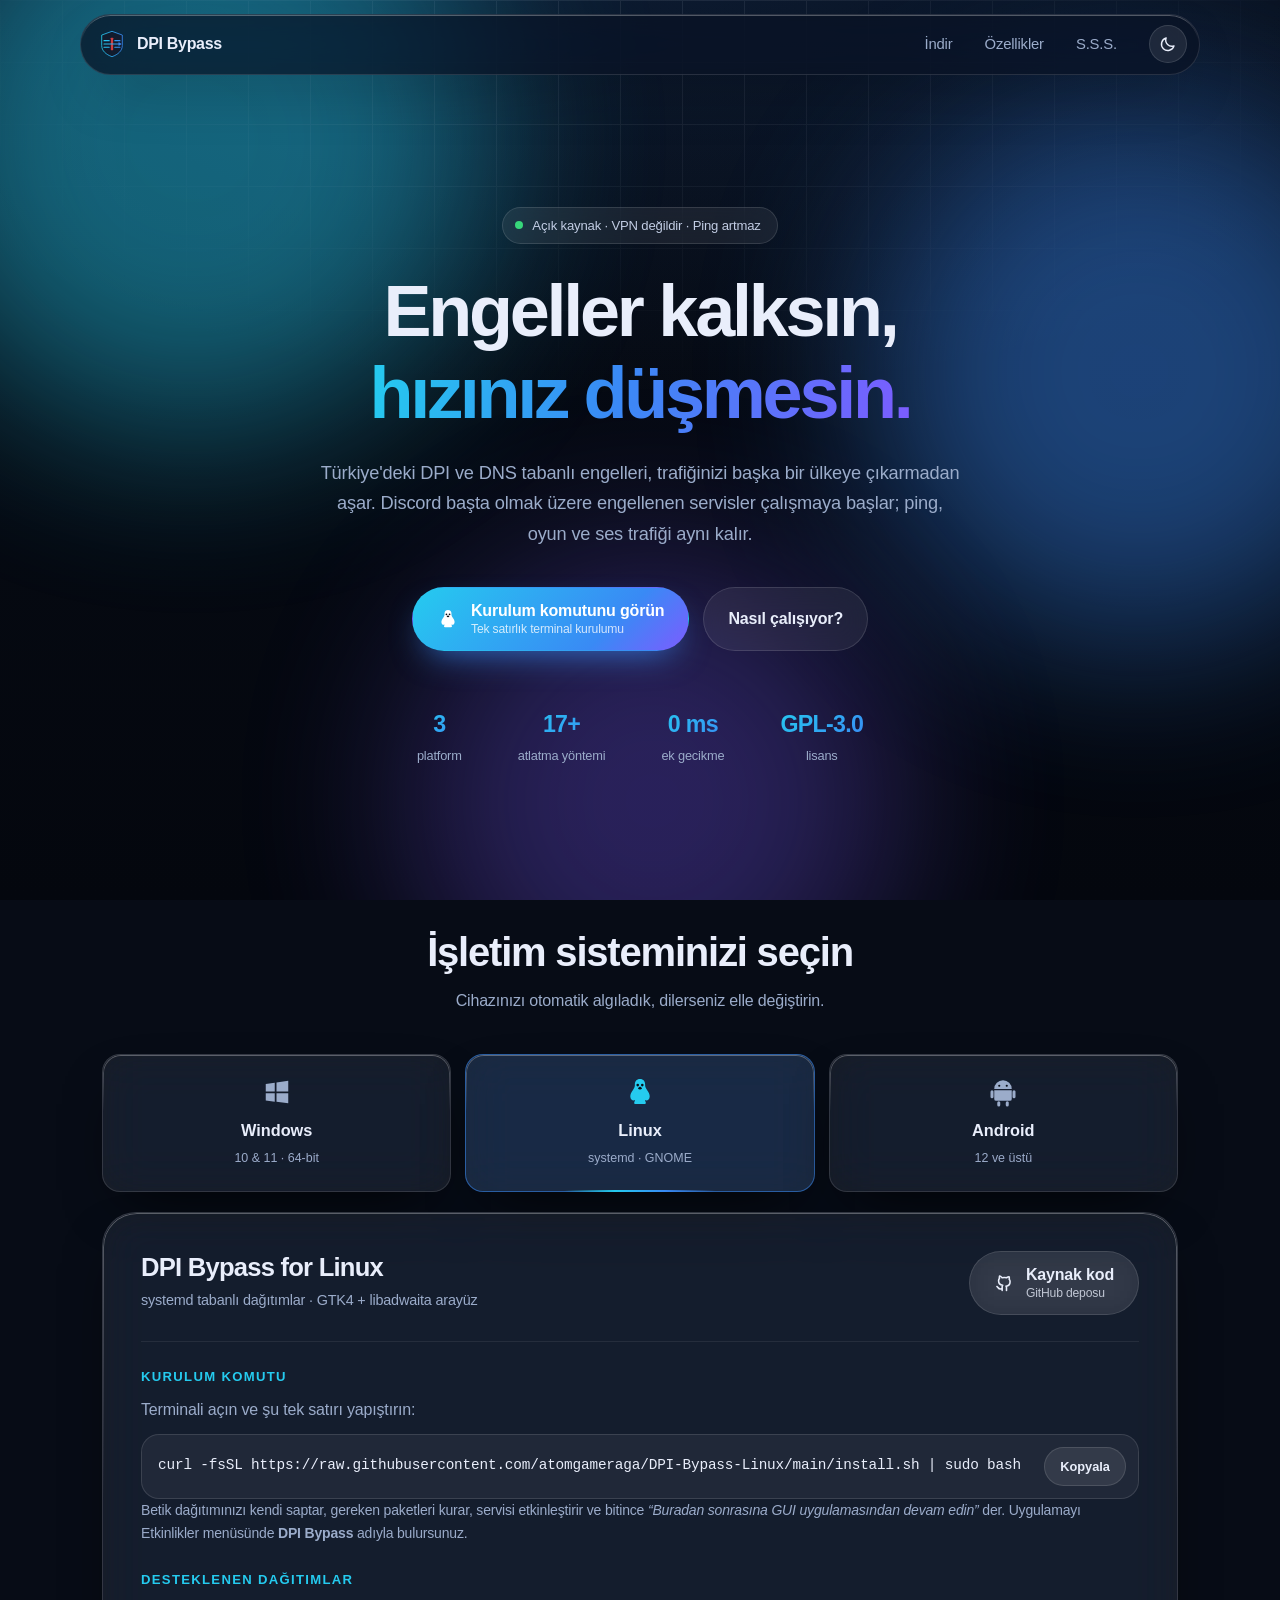
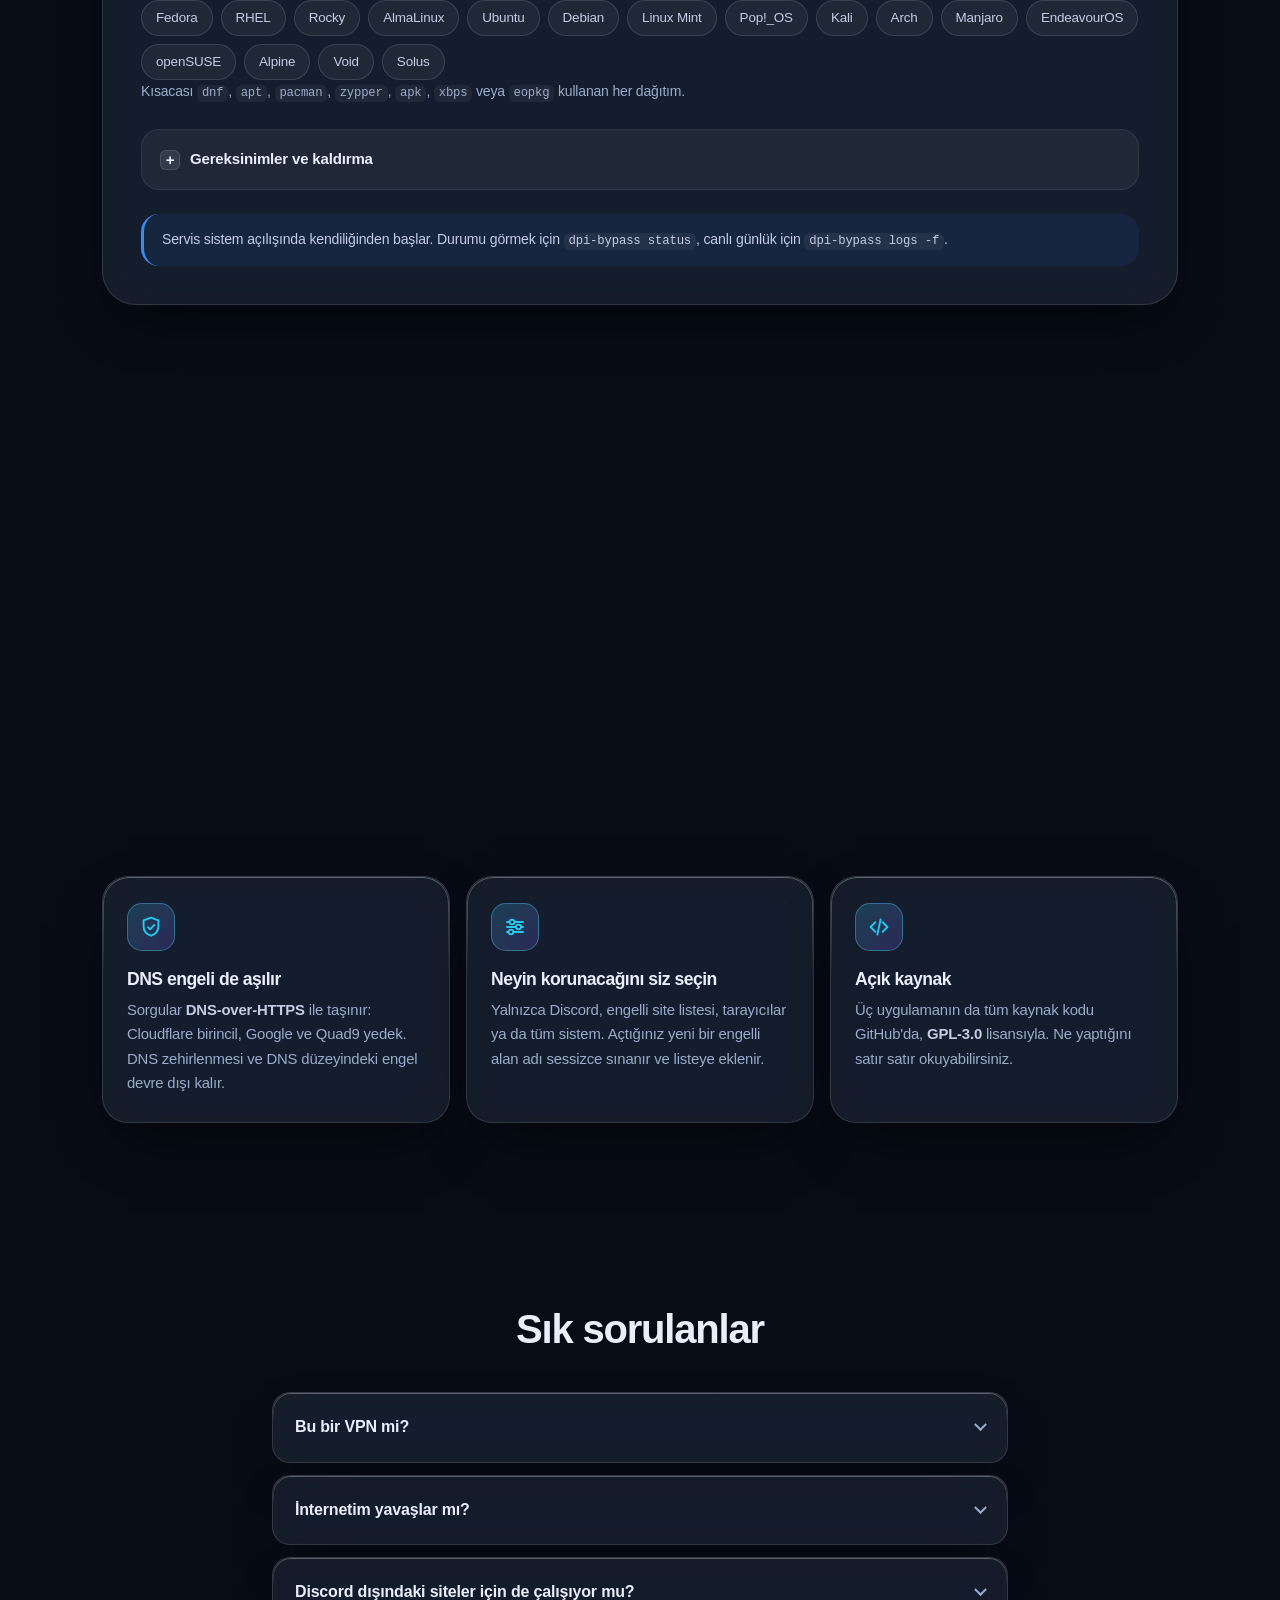
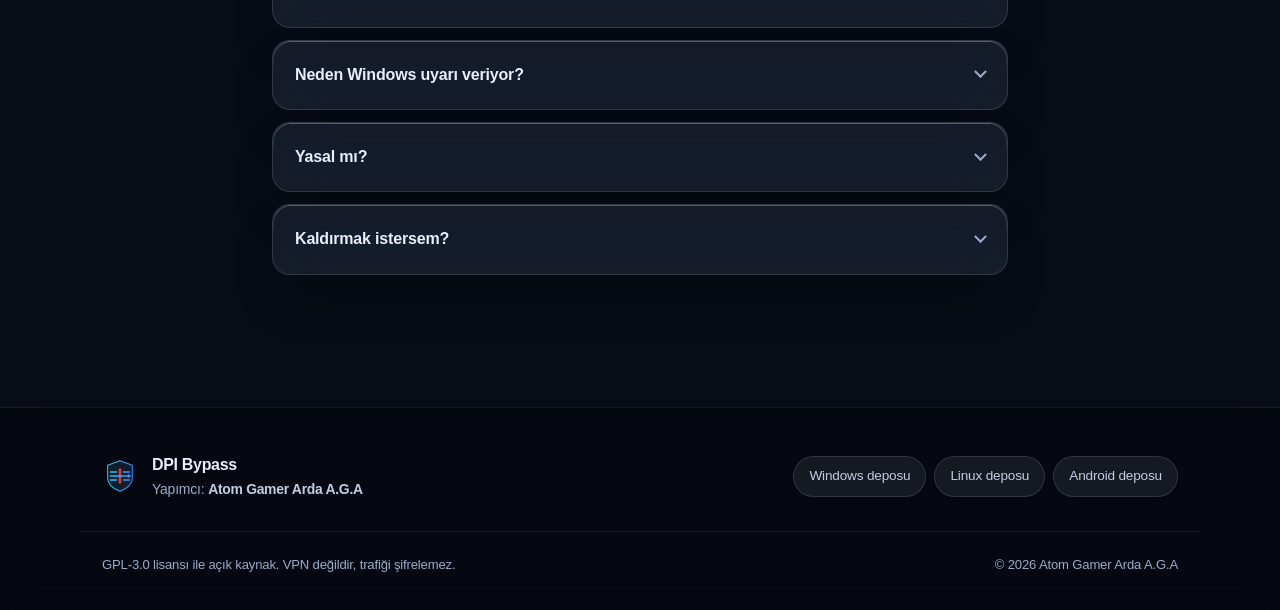
==== index.html @ 3d5a4c26 "Buzlu cam arayüzlü indirme sitesi ekle Windows, Linux ve Android sürümlerinin tek yerden indirildiği" ====
<!DOCTYPE html>
<html lang="tr" data-theme="dark">
<head>
<meta charset="utf-8">
<meta name="viewport" content="width=device-width, initial-scale=1, viewport-fit=cover">
<title>DPI Bypass — Discord ve engelli sitelere erişim</title>
<meta name="description" content="Türkiye'deki DPI engellerini aşan açık kaynak uygulama. Windows, Linux ve Android için tek tıkla indirin. VPN değildir, ping artmaz.">
<meta name="author" content="Atom Gamer Arda A.G.A">
<meta name="theme-color" content="#0a1120">

<meta property="og:type" content="website">
<meta property="og:title" content="DPI Bypass — Discord ve engelli sitelere erişim">
<meta property="og:description" content="Windows, Linux ve Android için açık kaynak DPI atlatma uygulaması. VPN değildir, ping artmaz.">
<meta property="og:image" content="assets/img/logo-512.png">
<meta name="twitter:card" content="summary_large_image">

<link rel="icon" href="assets/img/favicon.ico" sizes="any">
<link rel="icon" href="assets/img/logo.svg" type="image/svg+xml">
<link rel="apple-touch-icon" href="assets/img/logo-256.png">
<link rel="stylesheet" href="assets/css/style.css">
<script>
  // Temayı ilk boyamadan önce uygula. Varsayılan koyu; kullanıcı seçerse tercihi kalıcı.
  try {
    var t = localStorage.getItem('dpib-theme');
    document.documentElement.dataset.theme = (t === 'light' || t === 'dark') ? t : 'dark';
  } catch (e) {}
</script>
</head>
<body>

<div class="aurora" aria-hidden="true">
  <span class="blob blob-1"></span>
  <span class="blob blob-2"></span>
  <span class="blob blob-3"></span>
  <span class="grid"></span>
</div>

<a class="skip" href="#indir">İçeriğe geç</a>

<header class="nav" id="nav">
  <div class="nav-inner glass">
    <a class="brand" href="#top">
      <img src="assets/img/logo.svg" alt="" width="32" height="32">
      <span>DPI Bypass</span>
    </a>
    <nav class="nav-links" aria-label="Ana menü">
      <a href="#indir">İndir</a>
      <a href="#ozellikler">Özellikler</a>
      <a href="#sss">S.S.S.</a>
    </nav>
    <button class="icon-btn" id="theme-toggle" type="button" aria-label="Temayı değiştir" title="Temayı değiştir">
      <svg class="i-sun" viewBox="0 0 24 24" width="18" height="18" aria-hidden="true"><circle cx="12" cy="12" r="4.2"/><path d="M12 2v2.5M12 19.5V22M2 12h2.5M19.5 12H22M4.9 4.9l1.8 1.8M17.3 17.3l1.8 1.8M19.1 4.9l-1.8 1.8M6.7 17.3l-1.8 1.8"/></svg>
      <svg class="i-moon" viewBox="0 0 24 24" width="18" height="18" aria-hidden="true"><path d="M20 14.5A8.2 8.2 0 0 1 9.5 4a8.5 8.5 0 1 0 10.5 10.5z"/></svg>
    </button>
  </div>
</header>

<main id="top">

  <!-- ══ HERO ══ -->
  <section class="hero">
    <div class="wrap">
      <p class="pill">
        <span class="dot"></span>
        Açık kaynak · VPN değildir · Ping artmaz
      </p>

      <h1>Engeller kalksın,<br><span class="grad">hızınız düşmesin.</span></h1>

      <p class="lead">
        Türkiye'deki DPI ve DNS tabanlı engelleri, trafiğinizi başka bir ülkeye
        çıkarmadan aşar. Discord başta olmak üzere engellenen servisler
        çalışmaya başlar; ping, oyun ve ses trafiği aynı kalır.
      </p>

      <div class="hero-cta">
        <a class="btn btn-primary" href="#indir" id="smart-download">
          <span class="btn-ico" id="smart-ico"></span>
          <span>
            <b id="smart-label">Hemen indir</b>
            <small id="smart-sub">İşletim sisteminizi seçin</small>
          </span>
        </a>
        <a class="btn btn-ghost" href="#ozellikler">Nasıl çalışıyor?</a>
      </div>

      <ul class="hero-stats">
        <li><b>3</b><span>platform</span></li>
        <li><b>17+</b><span>atlatma yöntemi</span></li>
        <li><b>0 ms</b><span>ek gecikme</span></li>
        <li><b>GPL-3.0</b><span>lisans</span></li>
      </ul>
    </div>
  </section>

  <!-- ══ İNDİR ══ -->
  <section class="section" id="indir">
    <div class="wrap">
      <header class="sec-head">
        <h2>İşletim sisteminizi seçin</h2>
        <p>Cihazınızı otomatik algıladık, dilerseniz elle değiştirin.</p>
      </header>

      <div class="os-tabs" role="tablist" aria-label="İşletim sistemi">
        <button class="os-card glass" role="tab" id="tab-windows" aria-controls="panel-windows" aria-selected="true" data-os="windows">
          <svg viewBox="0 0 24 24" width="30" height="30" aria-hidden="true" class="os-ico"><path d="M3 5.6l7.2-1v7H3zM11.6 4.4L21 3v8.6h-9.4zM3 12.9h7.2v6.9l-7.2-1zM11.6 12.9H21V21l-9.4-1.3z" fill="currentColor" stroke="none"/></svg>
          <b>Windows</b>
          <small>10 &amp; 11 · 64-bit</small>
        </button>
        <button class="os-card glass" role="tab" id="tab-linux" aria-controls="panel-linux" aria-selected="false" tabindex="-1" data-os="linux">
          <svg viewBox="0 0 24 24" width="30" height="30" aria-hidden="true" class="os-ico"><path d="M12 2.3c2.5 0 3.9 1.8 3.8 4.2-.1 1.7.4 2.5 1.4 4 1 1.6 2 3 2 4.7 0 2.2-1.4 3.1-2.4 3.1-.5 0-.8-.2-1.2-.4l.7 1.8c.2.6-.2 1.2-.9 1.2H8.6c-.7 0-1.1-.6-.9-1.2l.7-1.8c-.4.2-.7.4-1.2.4-1 0-2.4-.9-2.4-3.1 0-1.7 1-3.1 2-4.7 1-1.5 1.5-2.3 1.4-4C8.1 4.1 9.5 2.3 12 2.3z" fill="currentColor" stroke="none"/><circle cx="10.3" cy="6.9" r=".95" fill="var(--bg)" stroke="none"/><circle cx="13.7" cy="6.9" r=".95" fill="var(--bg)" stroke="none"/><path d="M12 7.9l1.6 1.4c-.4.6-1 .9-1.6.9s-1.2-.3-1.6-.9z" fill="var(--bg)" stroke="none"/></svg>
          <b>Linux</b>
          <small>systemd · GNOME</small>
        </button>
        <button class="os-card glass" role="tab" id="tab-android" aria-controls="panel-android" aria-selected="false" tabindex="-1" data-os="android">
          <svg viewBox="0 0 24 24" width="30" height="30" aria-hidden="true" class="os-ico"><path d="M5 10.5h14v7a1.5 1.5 0 0 1-1.5 1.5h-11A1.5 1.5 0 0 1 5 17.5zM7.6 4.6l-.9-1.6m9.7 1.6l.9-1.6M5 9.5a7 7 0 0 1 14 0z" fill="currentColor" stroke="none"/><circle cx="9" cy="7" r=".85" fill="var(--bg)" stroke="none"/><circle cx="15" cy="7" r=".85" fill="var(--bg)" stroke="none"/><rect x="2" y="10.6" width="2.4" height="6.4" rx="1.2" fill="currentColor" stroke="none"/><rect x="19.6" y="10.6" width="2.4" height="6.4" rx="1.2" fill="currentColor" stroke="none"/><rect x="7.4" y="19.4" width="2.4" height="4.1" rx="1.2" fill="currentColor" stroke="none"/><rect x="14.2" y="19.4" width="2.4" height="4.1" rx="1.2" fill="currentColor" stroke="none"/></svg>
          <b>Android</b>
          <small>12 ve üstü</small>
        </button>
      </div>

      <!-- ── Windows ── -->
      <div class="panel glass" id="panel-windows" role="tabpanel" aria-labelledby="tab-windows">
        <div class="panel-head">
          <div>
            <h3>DPI Bypass for Windows</h3>
            <p class="muted">Sürüm 1.0.0.22 · Windows 10 ve 11 (64-bit) · ~40 MB</p>
          </div>
          <a class="btn btn-primary btn-dl" href="https://github.com/ATOMGAMERAGA/DPI-Bypass-Windows/releases/download/v1.0.0.22/DpiBypass-Setup-1.0.0.22.exe">
            <svg viewBox="0 0 24 24" width="20" height="20" aria-hidden="true"><path d="M12 3v12m0 0l-4.5-4.5M12 15l4.5-4.5M4 19h16"/></svg>
            <span><b>.exe dosyasını indirin</b><small>DpiBypass-Setup-1.0.0.22.exe</small></span>
          </a>
        </div>

        <h4 class="steps-title">Kurulum rehberi</h4>
        <ol class="steps">
          <li>
            <b>İndirin.</b>
            Yukarıdaki <i>“.exe dosyasını indirin”</i> düğmesine basın. Dosya
            <code>İndirilenler</code> klasörüne iner.
          </li>
          <li>
            <b>Çift tıklayın.</b>
            <code>DpiBypass-Setup-1.0.0.22.exe</code> dosyasını çalıştırın.
            Windows <i>“Bu uygulamanın cihazınızda değişiklik yapmasına izin
            verilsin mi?”</i> derse <b>Evet</b> deyin — uygulama ağ ayarlarına
            dokunduğu için yönetici izni gerekiyor.
          </li>
          <li>
            <b>SmartScreen çıkarsa.</b>
            Mavi bir pencere görürseniz <b>Daha fazla bilgi</b> → <b>Yine de
            çalıştır</b>. Bu uyarı, uygulamanın henüz yeterli indirme sayısına
            ulaşmamış olmasından kaynaklanır.
          </li>
          <li>
            <b>İleri, ileri, bitti.</b>
            Kurulum sihirbazı birkaç saniye sürer. Bitince DPI Bypass kendiliğinden
            açılır ve Başlat menüsüne eklenir.
          </li>
          <li>
            <b>Açın ve bekleyin.</b>
            Uygulama ağınızı tanır, operatörünüzü algılar ve çalışan yöntemi
            kendisi arar. Yeşil ışığı gördüğünüzde Discord ve engelli siteler
            açılır. Başka hiçbir ayar yapmanız gerekmez.
          </li>
        </ol>

        <details class="alt">
          <summary>Kurulum yapmadan denemek isterim / PowerShell ile kurmak isterim</summary>
          <p>PowerShell'i açıp şu tek satırı yapıştırın — son sürümü indirir, SHA256 ile doğrular ve sessizce kurar:</p>
          <div class="code" data-copy="irm https://raw.githubusercontent.com/ATOMGAMERAGA/DPI-Bypass-Windows/main/scripts/install.ps1 | iex">
            <code>irm https://raw.githubusercontent.com/ATOMGAMERAGA/DPI-Bypass-Windows/main/scripts/install.ps1 | iex</code>
            <button class="copy" type="button" aria-label="Komutu kopyala">Kopyala</button>
          </div>
          <p class="muted small">
            Taşınabilir (kurulumsuz) sürüm ve tüm dosyalar için
            <a href="https://github.com/ATOMGAMERAGA/DPI-Bypass-Windows/releases/latest" target="_blank" rel="noopener">Releases sayfası</a>.
          </p>
        </details>

        <p class="note">
          <b>Gereken:</b> Windows 10 sürüm 1809 veya üstü / Windows 11 · 64-bit ·
          yönetici hakkı. Windows 7, 8 ve 32-bit desteklenmez.
        </p>
      </div>

      <!-- ── Linux ── -->
      <div class="panel glass" id="panel-linux" role="tabpanel" aria-labelledby="tab-linux" hidden>
        <div class="panel-head">
          <div>
            <h3>DPI Bypass for Linux</h3>
            <p class="muted">systemd tabanlı dağıtımlar · GTK4 + libadwaita arayüz</p>
          </div>
          <a class="btn btn-ghost btn-dl" href="https://github.com/ATOMGAMERAGA/DPI-Bypass-Linux" target="_blank" rel="noopener">
            <svg viewBox="0 0 24 24" width="20" height="20" aria-hidden="true"><path d="M9 19c-4 1.2-4-2.3-5.5-2.8M15 21v-3.4c0-.9-.1-1.3-.6-1.8 2.4-.3 4.9-1.2 4.9-5.4 0-1.2-.4-2.2-1.1-2.9.1-.3.5-1.4-.1-2.9 0 0-.9-.3-3 1.1a10.3 10.3 0 0 0-5.4 0C7.6 3.3 6.7 3.6 6.7 3.6c-.6 1.5-.2 2.6-.1 2.9-.7.7-1.1 1.7-1.1 2.9 0 4.2 2.5 5.1 4.9 5.4-.3.3-.5.8-.6 1.5V21"/></svg>
            <span><b>Kaynak kod</b><small>GitHub deposu</small></span>
          </a>
        </div>

        <h4 class="steps-title">Kurulum komutu</h4>
        <p class="muted">Terminali açın ve şu tek satırı yapıştırın:</p>
        <div class="code code-lg" data-copy="curl -fsSL https://raw.githubusercontent.com/atomgameraga/DPI-Bypass-Linux/main/install.sh | sudo bash">
          <code>curl -fsSL https://raw.githubusercontent.com/atomgameraga/DPI-Bypass-Linux/main/install.sh | sudo bash</code>
          <button class="copy" type="button" aria-label="Komutu kopyala">Kopyala</button>
        </div>
        <p class="muted small">
          Betik dağıtımınızı kendi saptar, gereken paketleri kurar, servisi
          etkinleştirir ve bitince <i>“Buradan sonrasına GUI uygulamasından devam
          edin”</i> der. Uygulamayı Etkinlikler menüsünde <b>DPI Bypass</b>
          adıyla bulursunuz.
        </p>

        <h4 class="steps-title">Desteklenen dağıtımlar</h4>
        <ul class="chips">
          <li>Fedora</li><li>RHEL</li><li>Rocky</li><li>AlmaLinux</li>
          <li>Ubuntu</li><li>Debian</li><li>Linux Mint</li><li>Pop!_OS</li><li>Kali</li>
          <li>Arch</li><li>Manjaro</li><li>EndeavourOS</li>
          <li>openSUSE</li><li>Alpine</li><li>Void</li><li>Solus</li>
        </ul>
        <p class="muted small">
          Kısacası <code>dnf</code>, <code>apt</code>, <code>pacman</code>,
          <code>zypper</code>, <code>apk</code>, <code>xbps</code> veya
          <code>eopkg</code> kullanan her dağıtım.
        </p>

        <details class="alt">
          <summary>Gereksinimler ve kaldırma</summary>
          <p class="muted small">
            <b>Gereken:</b> systemd · Python 3.8+ · nftables (yoksa iptables) ·
            arayüz için GTK 4 ve libadwaita 1.2+.
          </p>
          <p>Kaldırmak için:</p>
          <div class="code" data-copy="sudo bash install.sh --uninstall">
            <code>sudo bash install.sh --uninstall</code>
            <button class="copy" type="button" aria-label="Komutu kopyala">Kopyala</button>
          </div>
        </details>

        <p class="note">
          Servis sistem açılışında kendiliğinden başlar. Durumu görmek için
          <code>dpi-bypass status</code>, canlı günlük için
          <code>dpi-bypass logs -f</code>.
        </p>
      </div>

      <!-- ── Android ── -->
      <div class="panel glass" id="panel-android" role="tabpanel" aria-labelledby="tab-android" hidden>
        <div class="panel-head">
          <div>
            <h3>DPI Bypass for Android</h3>
            <p class="muted">Sürüm 2.2.0 · Android 12 ve üstü · ~25 MB</p>
          </div>
          <a class="btn btn-primary btn-dl" href="https://github.com/ATOMGAMERAGA/DPI-Bypass-DC/releases/download/v2.2.0/DPIBypass-2.2.0.apk">
            <svg viewBox="0 0 24 24" width="20" height="20" aria-hidden="true"><path d="M12 3v12m0 0l-4.5-4.5M12 15l4.5-4.5M4 19h16"/></svg>
            <span><b>.apk dosyasını indirin</b><small>DPIBypass-2.2.0.apk</small></span>
          </a>
        </div>

        <h4 class="steps-title">Kurulum rehberi</h4>
        <ol class="steps">
          <li><b>İndirin.</b> Yukarıdaki düğmeye basın; APK indirilenlere iner.</li>
          <li>
            <b>Bilinmeyen kaynaklara izin verin.</b>
            Dosyaya dokunduğunuzda Android izin ister:
            <b>Ayarlar</b> → <b>Bu kaynağa izin ver</b> → geri dönün. Bu izni
            tarayıcınıza ya da dosya yöneticinize bir kez vermeniz yeterli.
          </li>
          <li><b>Kur’a basın.</b> Play Protect uyarısı çıkarsa <b>Yine de kur</b> deyin.</li>
          <li>
            <b>VPN iznini onaylayın.</b>
            Uygulamayı açıp bağlan düğmesine bastığınızda Android bir VPN bağlantı
            isteği gösterir — <b>Tamam</b> deyin. Bu, trafiğin cihaz içinde
            işlenebilmesi için gereken yerel tüneldir; hiçbir sunucuya trafik
            gönderilmez.
          </li>
          <li>
            <b>Bitti.</b> Otomatik mod operatörünüzü tanır, stratejileri tek tek
            sınar ve en hızlı çalışanı seçer. İsterseniz Hızlı Panel'e tile
            ekleyip tek dokunuşla açıp kapatabilirsiniz.
          </li>
        </ol>

        <details class="alt">
          <summary>Otomatik güncelleme almak istiyorum</summary>
          <p class="muted small">
            Uygulama Google Play'de değil. Güncellemeleri otomatik almak için
            <b>Obtainium</b> kurup kaynak olarak
            <code>github.com/ATOMGAMERAGA/DPI-Bypass-DC</code> deposunu ekleyin;
            yeni sürüm çıktığında bildirim gelir.
          </p>
          <p class="muted small">
            Tüm sürümler:
            <a href="https://github.com/ATOMGAMERAGA/DPI-Bypass-DC/releases/latest" target="_blank" rel="noopener">Releases sayfası</a>.
          </p>
        </details>

        <p class="note">
          <b>Gereken:</b> Android 12 ve üstü. Root gerekmez. Uygulama
          Firebase/Play Services kullanmaz.
        </p>
      </div>
    </div>
  </section>

  <!-- ══ ÖZELLİKLER ══ -->
  <section class="section" id="ozellikler">
    <div class="wrap">
      <header class="sec-head">
        <h2>Neden VPN'den farklı?</h2>
        <p>Trafiğiniz cihazınızdan çıkmadan önce yerelde yeniden şekillenir. Başka bir ülkeye uğramaz.</p>
      </header>

      <div class="feats">
        <article class="feat glass">
          <span class="fico"><svg viewBox="0 0 24 24" aria-hidden="true"><path d="M13.5 2.5L4.8 13.2c-.4.5 0 1.3.7 1.3h5l-1 7 8.7-10.7c.4-.5 0-1.3-.7-1.3h-5z"/></svg></span>
          <h3>Ping artmaz</h3>
          <p>
            Yalnızca bağlantının <b>ilk paketi</b> (TLS ClientHello) yeniden
            şekillendirilir; veri akışına dokunulmaz. Oyun, ses ve indirme hızı
            aynı kalır.
          </p>
        </article>

        <article class="feat glass">
          <span class="fico"><svg viewBox="0 0 24 24" aria-hidden="true"><circle cx="12" cy="12" r="8.3"/><circle cx="12" cy="12" r="4"/><path d="M12 1.6v2.6M12 19.8v2.6M1.6 12h2.6M19.8 12h2.6"/></svg></span>
          <h3>Kendi kendine ayar bulur</h3>
          <p>
            Operatörünüzü (Türk Telekom, Turkcell, Vodafone, TurkNet…) algılar,
            yöntemleri <b>gerçek bir discord.com el sıkışmasıyla</b> tek tek sınar
            ve en hızlı çalışanı seçer.
          </p>
        </article>

        <article class="feat glass">
          <span class="fico"><svg viewBox="0 0 24 24" aria-hidden="true"><path d="M2.6 8.6a14 14 0 0 1 18.8 0M5.8 12.2a9.4 9.4 0 0 1 12.4 0M9 15.8a4.8 4.8 0 0 1 6 0"/><circle cx="12" cy="19.2" r="1.2" fill="currentColor" stroke="none"/></svg></span>
          <h3>Ağ değişince yeniden bulur</h3>
          <p>
            Wi-Fi'dan mobil veriye geçtiğinizde arama arka planda yeniden başlar.
            O ağ daha önce görüldüyse kayıtlı yöntem ilk sırada denenir — saniyeler
            içinde hazır.
          </p>
        </article>

        <article class="feat glass">
          <span class="fico"><svg viewBox="0 0 24 24" aria-hidden="true"><path d="M12 2.6l7.4 2.7v6.2c0 4.2-3.1 7.7-7.4 9.2-4.3-1.5-7.4-5-7.4-9.2V5.3z"/><path d="M9 12.2l2.1 2.1 4.2-4.4"/></svg></span>
          <h3>DNS engeli de aşılır</h3>
          <p>
            Sorgular <b>DNS-over-HTTPS</b> ile taşınır: Cloudflare birincil, Google
            ve Quad9 yedek. DNS zehirlenmesi ve DNS düzeyindeki engel devre dışı
            kalır.
          </p>
        </article>

        <article class="feat glass">
          <span class="fico"><svg viewBox="0 0 24 24" aria-hidden="true"><path d="M4 7h16M4 12h16M4 17h16"/><circle cx="9" cy="7" r="2.3" fill="var(--bg)"/><circle cx="15.5" cy="12" r="2.3" fill="var(--bg)"/><circle cx="8" cy="17" r="2.3" fill="var(--bg)"/></svg></span>
          <h3>Neyin korunacağını siz seçin</h3>
          <p>
            Yalnızca Discord, engelli site listesi, tarayıcılar ya da tüm sistem.
            Açtığınız yeni bir engelli alan adı sessizce sınanır ve listeye
            eklenir.
          </p>
        </article>

        <article class="feat glass">
          <span class="fico"><svg viewBox="0 0 24 24" aria-hidden="true"><path d="M8.4 7.2L3.6 12l4.8 4.8M15.6 7.2L20.4 12l-4.8 4.8M13.6 4.4l-3.2 15.2"/></svg></span>
          <h3>Açık kaynak</h3>
          <p>
            Üç uygulamanın da tüm kaynak kodu GitHub'da, <b>GPL-3.0</b> lisansıyla.
            Ne yaptığını satır satır okuyabilirsiniz.
          </p>
        </article>
      </div>
    </div>
  </section>

  <!-- ══ SSS ══ -->
  <section class="section" id="sss">
    <div class="wrap wrap-narrow">
      <header class="sec-head">
        <h2>Sık sorulanlar</h2>
      </header>

      <div class="faq">
        <details class="glass">
          <summary>Bu bir VPN mi?</summary>
          <p>
            Hayır. VPN trafiğinizi başka bir ülkedeki sunucuya gönderir; bu yüzden
            ping artar ve hız düşer. DPI Bypass hiçbir uzak sunucuya trafik
            göndermez — paketleri yalnızca cihazınızın içinde yeniden düzenler.
            IP adresinizi gizlemez ve trafiğinizi şifrelemez; amacı anonimlik değil,
            erişimdir.
          </p>
        </details>

        <details class="glass">
          <summary>İnternetim yavaşlar mı?</summary>
          <p>
            Hayır. İşlem yalnızca bağlantı kurulurken, ilk birkaç bayt üzerinde
            yapılır. Bant genişliği kaybı ve ölçülebilir gecikme artışı oluşmaz.
            Otomatik seçim de zaten çalışan yöntemler arasından en düşük gecikmeliyi
            tercih eder.
          </p>
        </details>

        <details class="glass">
          <summary>Discord dışındaki siteler için de çalışıyor mu?</summary>
          <p>
            Evet. Yerleşik listede Türkiye'de DPI ile engellendiği bilinen adresler
            var. Ayrıca otomatik keşif özelliği, açtığınız yeni bir alan adı
            atlatmasız açılmayıp atlatmayla açılıyorsa onu sessizce sınayıp kalıcı
            olarak listeye ekler. İstediğiniz alan adını elle de ekleyebilirsiniz.
          </p>
        </details>

        <details class="glass">
          <summary>Neden Windows uyarı veriyor?</summary>
          <p>
            SmartScreen, yeterince yaygın indirilmemiş her programa aynı uyarıyı
            gösterir. <b>Daha fazla bilgi</b> → <b>Yine de çalıştır</b> ile
            geçebilirsiniz. Dosyanın GitHub üzerindeki resmî sürüm sayfasından
            indiğinden emin olmanız yeterlidir.
          </p>
        </details>

        <details class="glass">
          <summary>Yasal mı?</summary>
          <p>
            Uygulama, sizin kendi cihazınızdan çıkan kendi trafiğinizi yerelde
            yeniden düzenleyen açık kaynak bir yazılımdır — GoodbyeDPI, ByeDPI ve
            benzerleriyle aynı yaklaşımdır. Kullanım sorumluluğu kullanıcıya
            aittir; bulunduğunuz ülkenin mevzuatına uymak sizin sorumluluğunuzdadır.
          </p>
        </details>

        <details class="glass">
          <summary>Kaldırmak istersem?</summary>
          <p>
            Windows'ta <b>Ayarlar → Uygulamalar</b> üzerinden normal bir program
            gibi kaldırılır. Linux'ta
            <code>sudo bash install.sh --uninstall</code> tüm çekirdek kurallarını
            geri alır. Android'de uygulamayı kaldırmanız yeterlidir. Hiçbir
            platformda geride ayar artığı bırakmaz.
          </p>
        </details>
      </div>
    </div>
  </section>

</main>

<footer class="footer">
  <div class="wrap footer-inner">
    <div class="footer-brand">
      <img src="assets/img/logo.svg" alt="" width="36" height="36">
      <div>
        <b>DPI Bypass</b>
        <span>Yapımcı: <b>Atom Gamer Arda A.G.A</b></span>
      </div>
    </div>

    <nav class="footer-links" aria-label="Depolar">
      <a href="https://github.com/ATOMGAMERAGA/DPI-Bypass-Windows" target="_blank" rel="noopener">Windows deposu</a>
      <a href="https://github.com/ATOMGAMERAGA/DPI-Bypass-Linux" target="_blank" rel="noopener">Linux deposu</a>
      <a href="https://github.com/ATOMGAMERAGA/DPI-Bypass-DC" target="_blank" rel="noopener">Android deposu</a>
    </nav>
  </div>
  <div class="wrap footer-legal">
    <p>GPL-3.0 lisansı ile açık kaynak. VPN değildir, trafiği şifrelemez.</p>
    <p>© <span id="year">2026</span> Atom Gamer Arda A.G.A</p>
  </div>
</footer>

<div class="toast" id="toast" role="status" aria-live="polite"></div>

<script src="assets/js/app.js" defer></script>
</body>
</html>
---- assets/css/style.css ----
/* ============================================================
   DPI Bypass — indirme sitesi
   Yapımcı: Atom Gamer Arda A.G.A
   ============================================================ */

/* ── Jetonlar ────────────────────────────────────────────── */
:root {
  --brand-1: #25cbef;
  --brand-2: #398af5;
  --brand-3: #7c5cff;
  --danger:  #ce3e42;

  /* açık tema (varsayılan) */
  --bg:        #eef2fa;
  --bg-deep:   #dde5f4;
  --text:      #0d1729;
  --text-soft: #33405a;
  --muted:     #5d6d8a;

  --glass:        rgba(255, 255, 255, .58);
  --glass-strong: rgba(255, 255, 255, .74);
  --glass-nav:    rgba(255, 255, 255, .80);
  --glass-dock:   rgba(255, 255, 255, .82);
  --stroke:       rgba(13, 23, 41, .10);
  --stroke-soft:  rgba(13, 23, 41, .06);
  --shine:        rgba(255, 255, 255, .85);
  --shadow:       0 18px 50px -22px rgba(13, 23, 41, .38);
  --code-bg:      rgba(13, 23, 41, .05);

  --blob-o: .22;
  --grid-o: .045;

  --r-sm: 12px;
  --r-md: 18px;
  --r-lg: 26px;
  --r-xl: 34px;

  --wrap: 1120px;
  --blur: 22px;
  --pad: 22px;          /* yatay kenar boşluğu */
}

:root[data-theme="dark"] {
  --bg:        #070c16;
  --bg-deep:   #04070e;
  --text:      #e9eefb;
  --text-soft: #c2cde4;
  --muted:     #9bacca;

  --glass:        rgba(255, 255, 255, .07);
  --glass-strong: rgba(255, 255, 255, .085);
  --glass-nav:    rgba(11, 18, 33, .74);
  --glass-dock:   rgba(10, 16, 30, .76);
  --stroke:       rgba(255, 255, 255, .12);
  --stroke-soft:  rgba(255, 255, 255, .07);
  --shine:        rgba(255, 255, 255, .30);
  --shadow:       0 24px 60px -26px rgba(0, 0, 0, .85);
  --code-bg:      rgba(255, 255, 255, .05);

  --blob-o: .45;
  --grid-o: .09;
}

/* ── Temel ───────────────────────────────────────────────── */
*, *::before, *::after { box-sizing: border-box; }

html {
  scroll-behavior: smooth;
  scroll-padding-top: 96px;
  -webkit-text-size-adjust: 100%;
}

body {
  margin: 0;
  min-height: 100vh;
  background: var(--bg);
  color: var(--text);
  font-family: "Inter", -apple-system, BlinkMacSystemFont, "Segoe UI",
               "Noto Sans", Roboto, Ubuntu, Cantarell, "Helvetica Neue", sans-serif;
  font-size: 16px;
  line-height: 1.65;
  letter-spacing: -.011em;
  -webkit-font-smoothing: antialiased;
  overflow-x: hidden;
}

img { max-width: 100%; height: auto; display: block; }
a { color: inherit; }

h1, h2, h3, h4 {
  margin: 0;
  line-height: 1.14;
  letter-spacing: -.03em;
  font-weight: 700;
}

p { margin: 0; }

code {
  font-family: "JetBrains Mono", ui-monospace, SFMono-Regular, "SF Mono",
               Menlo, Consolas, "Liberation Mono", monospace;
  font-size: .875em;
  background: var(--code-bg);
  border-radius: 6px;
  padding: .12em .4em;
}

svg { stroke: currentColor; fill: none; stroke-width: 1.9; stroke-linecap: round; stroke-linejoin: round; }

::selection { background: var(--brand-2); color: #fff; }

:focus-visible {
  outline: 2px solid var(--brand-1);
  outline-offset: 3px;
  border-radius: 6px;
}

.skip {
  position: fixed;
  top: -100px; left: 16px;
  z-index: 100;
  padding: 10px 18px;
  border-radius: var(--r-sm);
  background: var(--brand-2);
  color: #fff;
  text-decoration: none;
  transition: top .2s;
}
.skip:focus { top: 16px; }

.wrap {
  width: 100%;
  max-width: var(--wrap);
  margin-inline: auto;
  /* çentikli/kavisli ekranlarda güvenli alana saygı duy */
  padding-inline:
    max(var(--pad), env(safe-area-inset-left, 0px))
    max(var(--pad), env(safe-area-inset-right, 0px));
}
.wrap-narrow { max-width: 780px; }

.muted { color: var(--muted); }
.small { font-size: .875rem; }

/* ── Aurora zemin ────────────────────────────────────────── */
.aurora {
  position: fixed;
  inset: 0;
  z-index: -1;
  overflow: hidden;
  background:
    radial-gradient(120% 90% at 50% -10%, color-mix(in srgb, var(--brand-2) 14%, transparent), transparent 60%),
    linear-gradient(180deg, var(--bg) 0%, var(--bg-deep) 100%);
}

.blob {
  position: absolute;
  display: block;
  border-radius: 50%;
  filter: blur(90px);
  opacity: var(--blob-o);
  will-change: transform;
}
.blob-1 {
  width: 46vw; height: 46vw; min-width: 340px; min-height: 340px;
  top: -12vw; left: -8vw;
  background: var(--brand-1);
  animation: drift-a 26s ease-in-out infinite;
}
.blob-2 {
  width: 42vw; height: 42vw; min-width: 320px; min-height: 320px;
  top: 8vw; right: -10vw;
  background: var(--brand-2);
  animation: drift-b 32s ease-in-out infinite;
}
.blob-3 {
  width: 38vw; height: 38vw; min-width: 280px; min-height: 280px;
  top: 62vh; left: 32%;
  background: var(--brand-3);
  opacity: calc(var(--blob-o) * .7);
  animation: drift-c 38s ease-in-out infinite;
}

.grid {
  position: absolute;
  inset: 0;
  opacity: var(--grid-o);
  background-image:
    linear-gradient(to right, currentColor 1px, transparent 1px),
    linear-gradient(to bottom, currentColor 1px, transparent 1px);
  background-size: 62px 62px;
  color: var(--text);
  mask-image: radial-gradient(80% 60% at 50% 0%, #000, transparent 75%);
  -webkit-mask-image: radial-gradient(80% 60% at 50% 0%, #000, transparent 75%);
}

@keyframes drift-a {
  0%, 100% { transform: translate3d(0, 0, 0) scale(1); }
  50%      { transform: translate3d(6vw, 5vh, 0) scale(1.12); }
}
@keyframes drift-b {
  0%, 100% { transform: translate3d(0, 0, 0) scale(1.05); }
  50%      { transform: translate3d(-7vw, 7vh, 0) scale(.92); }
}
@keyframes drift-c {
  0%, 100% { transform: translate3d(0, 0, 0) scale(.95); }
  50%      { transform: translate3d(-5vw, -6vh, 0) scale(1.1); }
}

/* ── Buzlu cam ───────────────────────────────────────────── */
.glass {
  position: relative;
  background: var(--glass);
  border: 1px solid var(--stroke);
  border-radius: var(--r-lg);
  box-shadow: var(--shadow);
  -webkit-backdrop-filter: blur(var(--blur)) saturate(180%);
  backdrop-filter: blur(var(--blur)) saturate(180%);
}
/* üst kenar parlaması */
.glass::before {
  content: "";
  position: absolute;
  inset: 0;
  border-radius: inherit;
  padding: 1px;
  background: linear-gradient(180deg, var(--shine), transparent 42%);
  -webkit-mask: linear-gradient(#000 0 0) content-box, linear-gradient(#000 0 0);
  -webkit-mask-composite: xor;
  mask: linear-gradient(#000 0 0) content-box, linear-gradient(#000 0 0);
  mask-composite: exclude;
  pointer-events: none;
}

@supports not ((backdrop-filter: blur(1px)) or (-webkit-backdrop-filter: blur(1px))) {
  :root {
    --glass: rgba(255, 255, 255, .88);
    --glass-strong: rgba(255, 255, 255, .94);
    --glass-nav: rgba(255, 255, 255, .96);
    --glass-dock: rgba(255, 255, 255, .97);
  }
  :root[data-theme="dark"] {
    --glass: rgba(18, 26, 44, .92);
    --glass-strong: rgba(24, 34, 56, .95);
    --glass-nav: rgba(10, 16, 30, .97);
    --glass-dock: rgba(8, 13, 26, .98);
  }
}

/* ── Üst çubuk ───────────────────────────────────────────── */
.nav {
  position: sticky;
  top: 0;
  z-index: 50;
  padding: 14px max(var(--pad), env(safe-area-inset-right, 0px)) 14px max(var(--pad), env(safe-area-inset-left, 0px));
  transition: padding-block .28s ease;
}
.nav.scrolled { padding-block: 8px; }

.nav-inner {
  max-width: var(--wrap);
  margin-inline: auto;
  display: flex;
  align-items: center;
  gap: 18px;
  padding: 10px 12px 10px 16px;
  border-radius: 999px;
  /* Dock camı gövde camından daha yoğun: altından kayan yazılar okunmasın,
     ama bulanıklık ve doygunluk korunsun — gerçek buzlu cam. */
  background: var(--glass-nav);
  -webkit-backdrop-filter: blur(30px) saturate(190%);
  backdrop-filter: blur(30px) saturate(190%);
}

.brand {
  display: inline-flex;
  align-items: center;
  gap: 10px;
  font-weight: 700;
  letter-spacing: -.02em;
  text-decoration: none;
  white-space: nowrap;
}
.brand img { width: 30px; height: 30px; }

.nav-links {
  display: flex;
  gap: 4px;
  margin-inline-start: auto;
}
.nav-links a {
  padding: 7px 14px;
  border-radius: 999px;
  color: var(--muted);
  text-decoration: none;
  font-size: .93rem;
  font-weight: 500;
  transition: background .2s, color .2s;
}
.nav-links a:hover { background: var(--glass-strong); color: var(--text); }

.icon-btn {
  display: grid;
  place-items: center;
  width: 38px; height: 38px;
  border-radius: 999px;
  border: 1px solid var(--stroke);
  background: var(--glass-strong);
  color: var(--text);
  cursor: pointer;
  transition: transform .18s, background .2s;
}
.icon-btn:hover { transform: scale(1.06); }
.icon-btn:active { transform: scale(.94); }
.icon-btn .i-moon { display: none; }
:root[data-theme="dark"] .icon-btn .i-sun { display: none; }
:root[data-theme="dark"] .icon-btn .i-moon { display: block; }

/* ── Hero ────────────────────────────────────────────────── */
.hero {
  padding: clamp(56px, 11vw, 118px) 0 clamp(40px, 7vw, 72px);
  text-align: center;
}

.pill {
  display: inline-flex;
  align-items: center;
  gap: 9px;
  padding: 7px 16px 7px 12px;
  margin-bottom: 26px;
  border: 1px solid var(--stroke);
  border-radius: 999px;
  background: var(--glass);
  -webkit-backdrop-filter: blur(14px);
  backdrop-filter: blur(14px);
  font-size: .82rem;
  font-weight: 500;
  color: var(--text-soft);
}
.dot {
  width: 8px; height: 8px;
  border-radius: 50%;
  background: #37d67a;
  box-shadow: 0 0 0 0 rgba(55, 214, 122, .6);
  animation: pulse 2.4s ease-out infinite;
}
@keyframes pulse {
  70%  { box-shadow: 0 0 0 9px rgba(55, 214, 122, 0); }
  100% { box-shadow: 0 0 0 0 rgba(55, 214, 122, 0); }
}

.hero h1 {
  font-size: clamp(2.4rem, 7.2vw, 4.5rem);
  letter-spacing: -.045em;
}
.grad {
  background: linear-gradient(100deg, var(--brand-1), var(--brand-2) 45%, var(--brand-3));
  -webkit-background-clip: text;
  background-clip: text;
  color: transparent;
}

.lead {
  max-width: 640px;
  margin: 24px auto 0;
  font-size: clamp(1rem, 1.9vw, 1.14rem);
  color: var(--muted);
}

.hero-cta {
  display: flex;
  flex-wrap: wrap;
  justify-content: center;
  gap: 14px;
  margin-top: 38px;
}

.hero-stats {
  display: flex;
  flex-wrap: wrap;
  justify-content: center;
  gap: clamp(20px, 5vw, 56px);
  margin: 54px 0 0;
  padding: 0;
  list-style: none;
}
.hero-stats li { display: grid; gap: 2px; }
.hero-stats b {
  font-size: 1.45rem;
  letter-spacing: -.03em;
  background: linear-gradient(140deg, var(--brand-1), var(--brand-2));
  -webkit-background-clip: text;
  background-clip: text;
  color: transparent;
}
.hero-stats span { font-size: .8rem; color: var(--muted); }

/* ── Düğmeler ────────────────────────────────────────────── */
.btn {
  display: inline-flex;
  align-items: center;
  gap: 12px;
  padding: 13px 24px;
  border: 1px solid transparent;
  border-radius: 999px;
  font: inherit;
  font-weight: 600;
  text-decoration: none;
  cursor: pointer;
  transition: transform .18s cubic-bezier(.2, .8, .3, 1), box-shadow .25s, background .2s;
}
.btn:hover { transform: translateY(-2px); }
.btn:active { transform: translateY(0) scale(.985); }

.btn b { display: block; font-weight: 650; line-height: 1.25; }
.btn small { display: block; font-size: .76rem; font-weight: 450; opacity: .78; line-height: 1.35; }
.btn span { text-align: start; }

.btn-primary {
  background: linear-gradient(135deg, var(--brand-1), var(--brand-2) 70%, var(--brand-3));
  color: #fff;
  box-shadow: 0 14px 34px -14px color-mix(in srgb, var(--brand-2) 85%, transparent);
}
.btn-primary:hover { box-shadow: 0 20px 44px -14px color-mix(in srgb, var(--brand-2) 95%, transparent); }

.btn-ghost {
  background: var(--glass);
  border-color: var(--stroke);
  color: var(--text);
  -webkit-backdrop-filter: blur(14px);
  backdrop-filter: blur(14px);
}
.btn-ghost:hover { background: var(--glass-strong); }

.btn-ico { display: inline-grid; place-items: center; }
.btn-ico svg { width: 22px; height: 22px; }

/* ── Bölümler ────────────────────────────────────────────── */
.section { padding: clamp(52px, 9vw, 92px) 0; }

.sec-head { text-align: center; margin-bottom: 40px; }
.sec-head h2 { font-size: clamp(1.7rem, 4vw, 2.5rem); }
.sec-head p { margin-top: 12px; color: var(--muted); }

/* ── İşletim sistemi sekmeleri ───────────────────────────── */
.os-tabs {
  display: grid;
  grid-template-columns: repeat(3, 1fr);
  gap: 14px;
  margin-bottom: 20px;
}

.os-card {
  display: grid;
  justify-items: center;
  gap: 4px;
  padding: 22px 14px;
  border-radius: var(--r-md);
  font: inherit;
  color: var(--text);
  cursor: pointer;
  transition: transform .2s cubic-bezier(.2, .8, .3, 1), border-color .2s, background .2s;
}
.os-card:hover { transform: translateY(-3px); }
.os-card b { font-size: 1.02rem; }
.os-card small { font-size: .78rem; color: var(--muted); }
.os-card .os-ico { color: var(--muted); margin-bottom: 6px; transition: color .2s, transform .2s; }

.os-card[aria-selected="true"] {
  border-color: color-mix(in srgb, var(--brand-2) 55%, transparent);
  background: color-mix(in srgb, var(--brand-2) 12%, var(--glass));
}
.os-card[aria-selected="true"] .os-ico { color: var(--brand-1); transform: scale(1.08); }
.os-card[aria-selected="true"]::after {
  content: "";
  position: absolute;
  inset-inline: 28%;
  bottom: -1px;
  height: 2px;
  border-radius: 2px;
  background: linear-gradient(90deg, transparent, var(--brand-1), var(--brand-2), transparent);
}

/* ── İndirme paneli ──────────────────────────────────────── */
.panel {
  padding: clamp(22px, 4vw, 38px);
  border-radius: var(--r-xl);
  animation: rise .4s cubic-bezier(.2, .8, .3, 1);
}
@keyframes rise {
  from { opacity: 0; transform: translateY(12px); }
  to   { opacity: 1; transform: none; }
}

.panel-head {
  display: flex;
  flex-wrap: wrap;
  align-items: center;
  justify-content: space-between;
  gap: 20px;
  padding-bottom: 26px;
  margin-bottom: 8px;
  border-bottom: 1px solid var(--stroke-soft);
}
.panel-head h3 { font-size: clamp(1.25rem, 3vw, 1.6rem); }
.panel-head .muted { margin-top: 7px; font-size: .9rem; }

.btn-dl { flex: 0 0 auto; }

.steps-title {
  margin: 28px 0 12px;
  font-size: .82rem;
  font-weight: 650;
  letter-spacing: .1em;
  text-transform: uppercase;
  color: var(--brand-1);
}

.steps {
  counter-reset: s;
  list-style: none;
  margin: 0;
  padding: 0;
  display: grid;
  gap: 14px;
}
.steps li {
  counter-increment: s;
  position: relative;
  padding: 14px 18px 14px 58px;
  border: 1px solid var(--stroke-soft);
  border-radius: var(--r-md);
  background: var(--code-bg);
  color: var(--text-soft);
  font-size: .95rem;
}
.steps li::before {
  content: counter(s);
  position: absolute;
  top: 14px; left: 16px;
  display: grid;
  place-items: center;
  width: 28px; height: 28px;
  border-radius: 50%;
  background: linear-gradient(135deg, var(--brand-1), var(--brand-2));
  color: #fff;
  font-size: .82rem;
  font-weight: 700;
}
.steps b { color: var(--text); }

/* kod kutusu */
.code {
  display: flex;
  align-items: center;
  gap: 12px;
  padding: 12px 12px 12px 16px;
  border: 1px solid var(--stroke);
  border-radius: var(--r-md);
  background: var(--code-bg);
  overflow: hidden;
}
.code code {
  flex: 1;
  min-width: 0;
  background: none;
  padding: 0;
  overflow-x: auto;
  white-space: nowrap;
  scrollbar-width: thin;
  color: var(--text);
}
.code-lg { margin-top: 10px; }
.code-lg code { font-size: .9rem; }

.copy {
  flex: 0 0 auto;
  padding: 8px 15px;
  border: 1px solid var(--stroke);
  border-radius: 999px;
  background: var(--glass-strong);
  color: var(--text);
  font: inherit;
  font-size: .8rem;
  font-weight: 600;
  cursor: pointer;
  transition: background .2s, color .2s, transform .15s;
}
.copy:hover { transform: scale(1.04); }
.copy.done { background: #37d67a; border-color: #37d67a; color: #062611; }

/* açılır bölüm */
.alt {
  margin-top: 26px;
  padding: 4px 18px;
  border: 1px solid var(--stroke-soft);
  border-radius: var(--r-md);
  background: var(--code-bg);
}
.alt > summary {
  padding: 13px 0;
  font-weight: 600;
  font-size: .94rem;
  cursor: pointer;
  list-style: none;
  display: flex;
  align-items: center;
  gap: 10px;
}
.alt > summary::-webkit-details-marker { display: none; }
.alt > summary::before {
  content: "+";
  display: grid;
  place-items: center;
  width: 20px; height: 20px;
  flex: 0 0 auto;
  border-radius: 6px;
  background: var(--glass-strong);
  border: 1px solid var(--stroke);
  font-size: .95rem;
  line-height: 1;
}
.alt[open] > summary::before { content: "–"; }
.alt > *:not(summary) { margin-bottom: 14px; }
.alt p { color: var(--muted); font-size: .92rem; }
.alt a { color: var(--brand-1); }

.chips {
  display: flex;
  flex-wrap: wrap;
  gap: 8px;
  margin: 0;
  padding: 0;
  list-style: none;
}
.chips li {
  padding: 6px 14px;
  border: 1px solid var(--stroke);
  border-radius: 999px;
  background: var(--code-bg);
  font-size: .84rem;
  color: var(--text-soft);
}

.note {
  margin-top: 24px;
  padding: 14px 18px;
  border-radius: var(--r-md);
  border-inline-start: 3px solid var(--brand-2);
  background: color-mix(in srgb, var(--brand-2) 9%, transparent);
  font-size: .88rem;
  color: var(--text-soft);
}

/* ── Özellikler ──────────────────────────────────────────── */
.feats {
  display: grid;
  grid-template-columns: repeat(auto-fit, minmax(288px, 1fr));
  gap: 16px;
}
.feat {
  padding: 26px 24px;
  border-radius: var(--r-lg);
  transition: transform .25s cubic-bezier(.2, .8, .3, 1), border-color .25s;
}
.feat:hover {
  transform: translateY(-4px);
  border-color: color-mix(in srgb, var(--brand-1) 45%, transparent);
}
.fico {
  display: grid;
  place-items: center;
  width: 48px; height: 48px;
  margin-bottom: 18px;
  border-radius: 15px;
  background: linear-gradient(135deg,
    color-mix(in srgb, var(--brand-1) 20%, transparent),
    color-mix(in srgb, var(--brand-3) 20%, transparent));
  border: 1px solid color-mix(in srgb, var(--brand-1) 28%, var(--stroke));
  color: var(--brand-1);
}
.fico svg { width: 24px; height: 24px; }
.feat h3 { font-size: 1.1rem; margin-bottom: 9px; }
.feat p { color: var(--muted); font-size: .93rem; }
.feat b { color: var(--text-soft); font-weight: 600; }

/* ── SSS ─────────────────────────────────────────────────── */
.faq { display: grid; gap: 12px; }
.faq details {
  padding: 4px 22px;
  border-radius: var(--r-md);
  transition: border-color .2s;
}
.faq details[open] { border-color: color-mix(in srgb, var(--brand-2) 40%, transparent); }
.faq summary {
  padding: 17px 0;
  font-weight: 600;
  cursor: pointer;
  list-style: none;
  display: flex;
  align-items: center;
  justify-content: space-between;
  gap: 14px;
}
.faq summary::-webkit-details-marker { display: none; }
.faq summary::after {
  content: "";
  flex: 0 0 auto;
  width: 9px; height: 9px;
  border-right: 2px solid var(--muted);
  border-bottom: 2px solid var(--muted);
  transform: rotate(45deg) translate(-2px, -2px);
  transition: transform .25s;
}
.faq details[open] summary::after { transform: rotate(-135deg) translate(-2px, -2px); }
.faq p {
  padding-bottom: 20px;
  color: var(--muted);
  font-size: .94rem;
  max-width: 64ch;
}
.faq b { color: var(--text-soft); }

/* ── Alt bilgi ───────────────────────────────────────────── */
.footer {
  margin-top: 40px;
  padding: 44px 0 34px;
  border-top: 1px solid var(--stroke-soft);
  background: color-mix(in srgb, var(--bg-deep) 55%, transparent);
  -webkit-backdrop-filter: blur(18px);
  backdrop-filter: blur(18px);
}
.footer-inner {
  display: flex;
  flex-wrap: wrap;
  align-items: center;
  justify-content: space-between;
  gap: 26px;
}
.footer-brand { display: flex; align-items: center; gap: 14px; }
.footer-brand > div { display: grid; }
.footer-brand b { letter-spacing: -.02em; }
.footer-brand span { font-size: .87rem; color: var(--muted); }
.footer-brand span b { color: var(--text-soft); }

.footer-links { display: flex; flex-wrap: wrap; gap: 8px; }
.footer-links a {
  padding: 8px 15px;
  border: 1px solid var(--stroke);
  border-radius: 999px;
  background: var(--glass);
  font-size: .85rem;
  text-decoration: none;
  color: var(--text-soft);
  transition: background .2s, color .2s;
}
.footer-links a:hover { background: var(--glass-strong); color: var(--text); }

.footer-legal {
  display: flex;
  flex-wrap: wrap;
  justify-content: space-between;
  gap: 8px;
  margin-top: 30px;
  padding-top: 22px;
  border-top: 1px solid var(--stroke-soft);
  font-size: .82rem;
  color: var(--muted);
}

/* ── Bildirim ────────────────────────────────────────────── */
.toast {
  position: fixed;
  left: 50%;
  bottom: 26px;
  z-index: 90;
  padding: 12px 22px;
  border: 1px solid var(--stroke);
  border-radius: 999px;
  background: var(--glass-strong);
  -webkit-backdrop-filter: blur(20px);
  backdrop-filter: blur(20px);
  box-shadow: var(--shadow);
  font-size: .88rem;
  font-weight: 500;
  opacity: 0;
  transform: translate(-50%, 20px);
  pointer-events: none;
  transition: opacity .28s, transform .28s cubic-bezier(.2, .8, .3, 1);
}
.toast.show { opacity: 1; transform: translate(-50%, 0); }

/* ── Görünüme girince belirme ────────────────────────────── */
.reveal { opacity: 0; transform: translateY(18px); }
.reveal.in {
  opacity: 1;
  transform: none;
  transition: opacity .6s ease, transform .6s cubic-bezier(.2, .8, .3, 1);
}

/* ── Tablet ──────────────────────────────────────────────── */
@media (max-width: 860px) {
  html { scroll-padding-top: 84px; }

  .os-tabs { grid-template-columns: 1fr; gap: 10px; }
  .os-card {
    grid-template-columns: auto 1fr;
    grid-template-rows: auto auto;
    justify-items: start;
    align-items: center;
    column-gap: 16px;
    padding: 15px 20px;
    text-align: start;
  }
  .os-card .os-ico { grid-row: span 2; margin: 0; }
  .os-card[aria-selected="true"]::after { inset-inline: 20px; }

  .panel-head { flex-direction: column; align-items: stretch; }
  .btn-dl { justify-content: center; }
  .hero-stats { gap: 22px 34px; }
}

/* ── Telefon ─────────────────────────────────────────────── */
@media (max-width: 700px) {
  :root { --blur: 16px; --pad: 16px; }

  .nav { padding-block: 10px; }
  .nav.scrolled { padding-block: 6px; }
  .nav-inner {
    padding: 8px 8px 8px 14px;
    gap: 10px;
    /* Telefonda dock dar ve içerik hemen altından geçiyor: camı biraz daha
       yoğunlaştır ki arkadaki yazı okunur kalmasın, ışık ve renk yine sızsın. */
    background: var(--glass-dock);
    -webkit-backdrop-filter: blur(34px) saturate(200%);
    backdrop-filter: blur(34px) saturate(200%);
  }
  /* Telefonda dock sade kalsın: marka + tek bir "İndir" düğmesi + tema. */
  .nav-links { gap: 0; font-size: .84rem; }
  .nav-links a[href="#ozellikler"],
  .nav-links a[href="#sss"] { display: none; }

  .nav-links a[href="#indir"] {
    padding: 8px 16px;
    color: #fff;
    font-weight: 600;
    background: linear-gradient(135deg, var(--brand-1), var(--brand-2));
    box-shadow: 0 10px 22px -12px color-mix(in srgb, var(--brand-2) 90%, transparent);
  }
  .nav-links a[href="#indir"]:hover { background: linear-gradient(135deg, var(--brand-1), var(--brand-2)); color: #fff; }

  .brand span { font-size: .95rem; }
  .icon-btn { width: 36px; height: 36px; }

  .hero { padding-top: 44px; }
  .pill { font-size: .74rem; padding: 6px 13px 6px 10px; margin-bottom: 20px; }
  .lead { font-size: 1rem; }
  .hero-cta { margin-top: 30px; }
  .hero-stats { margin-top: 42px; gap: 18px 26px; }
  .hero-stats li { min-width: 68px; }
  .hero-stats b { font-size: 1.25rem; }

  .panel { border-radius: var(--r-lg); }
  .steps li { padding: 13px 16px 13px 52px; font-size: .92rem; }
  .steps li::before { left: 14px; width: 26px; height: 26px; }

  .code { flex-direction: column; align-items: stretch; gap: 10px; padding: 12px 14px; }
  .code code { font-size: .82rem; -webkit-overflow-scrolling: touch; }
  .code .copy { width: 100%; padding: 10px 15px; }

  .alt { padding: 2px 15px; }
  .faq details { padding: 2px 18px; }
  .footer { padding-top: 34px; }
}

@media (max-width: 480px) {
  .btn { width: 100%; justify-content: center; }
  .hero-cta { flex-direction: column; }
  .footer-inner { flex-direction: column; align-items: flex-start; gap: 20px; }
  .footer-links a { font-size: .8rem; padding: 7px 12px; }
  .footer-legal { flex-direction: column; gap: 4px; }
}

/* dokunmatik cihazlarda "hover kalması" olmasın */
@media (hover: none) {
  .btn:hover, .os-card:hover, .feat:hover, .copy:hover, .icon-btn:hover { transform: none; }
  .os-card, .feat, .btn { -webkit-tap-highlight-color: transparent; }
}

/* ── Hareket azaltma ─────────────────────────────────────── */
@media (prefers-reduced-motion: reduce) {
  html { scroll-behavior: auto; }
  *, *::before, *::after {
    animation-duration: .001ms !important;
    animation-iteration-count: 1 !important;
    transition-duration: .001ms !important;
  }
  .reveal { opacity: 1; transform: none; }
}
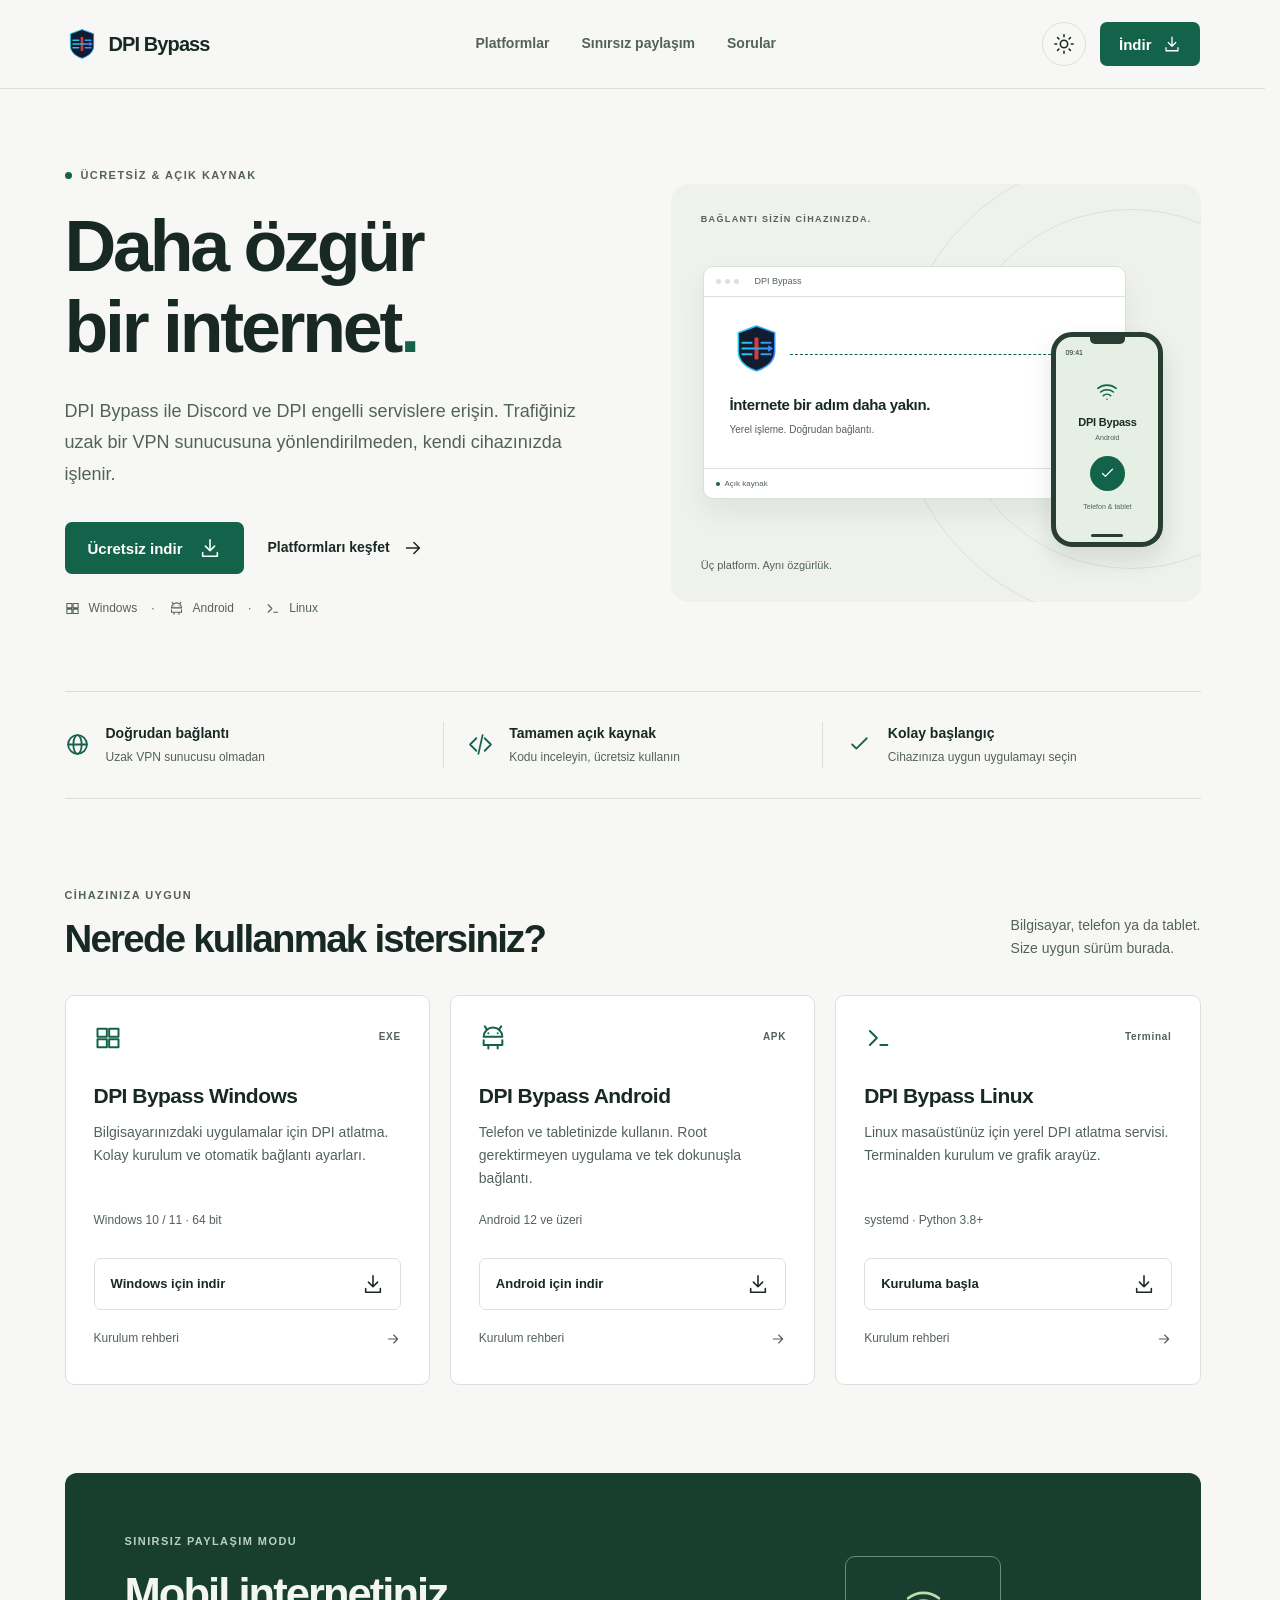
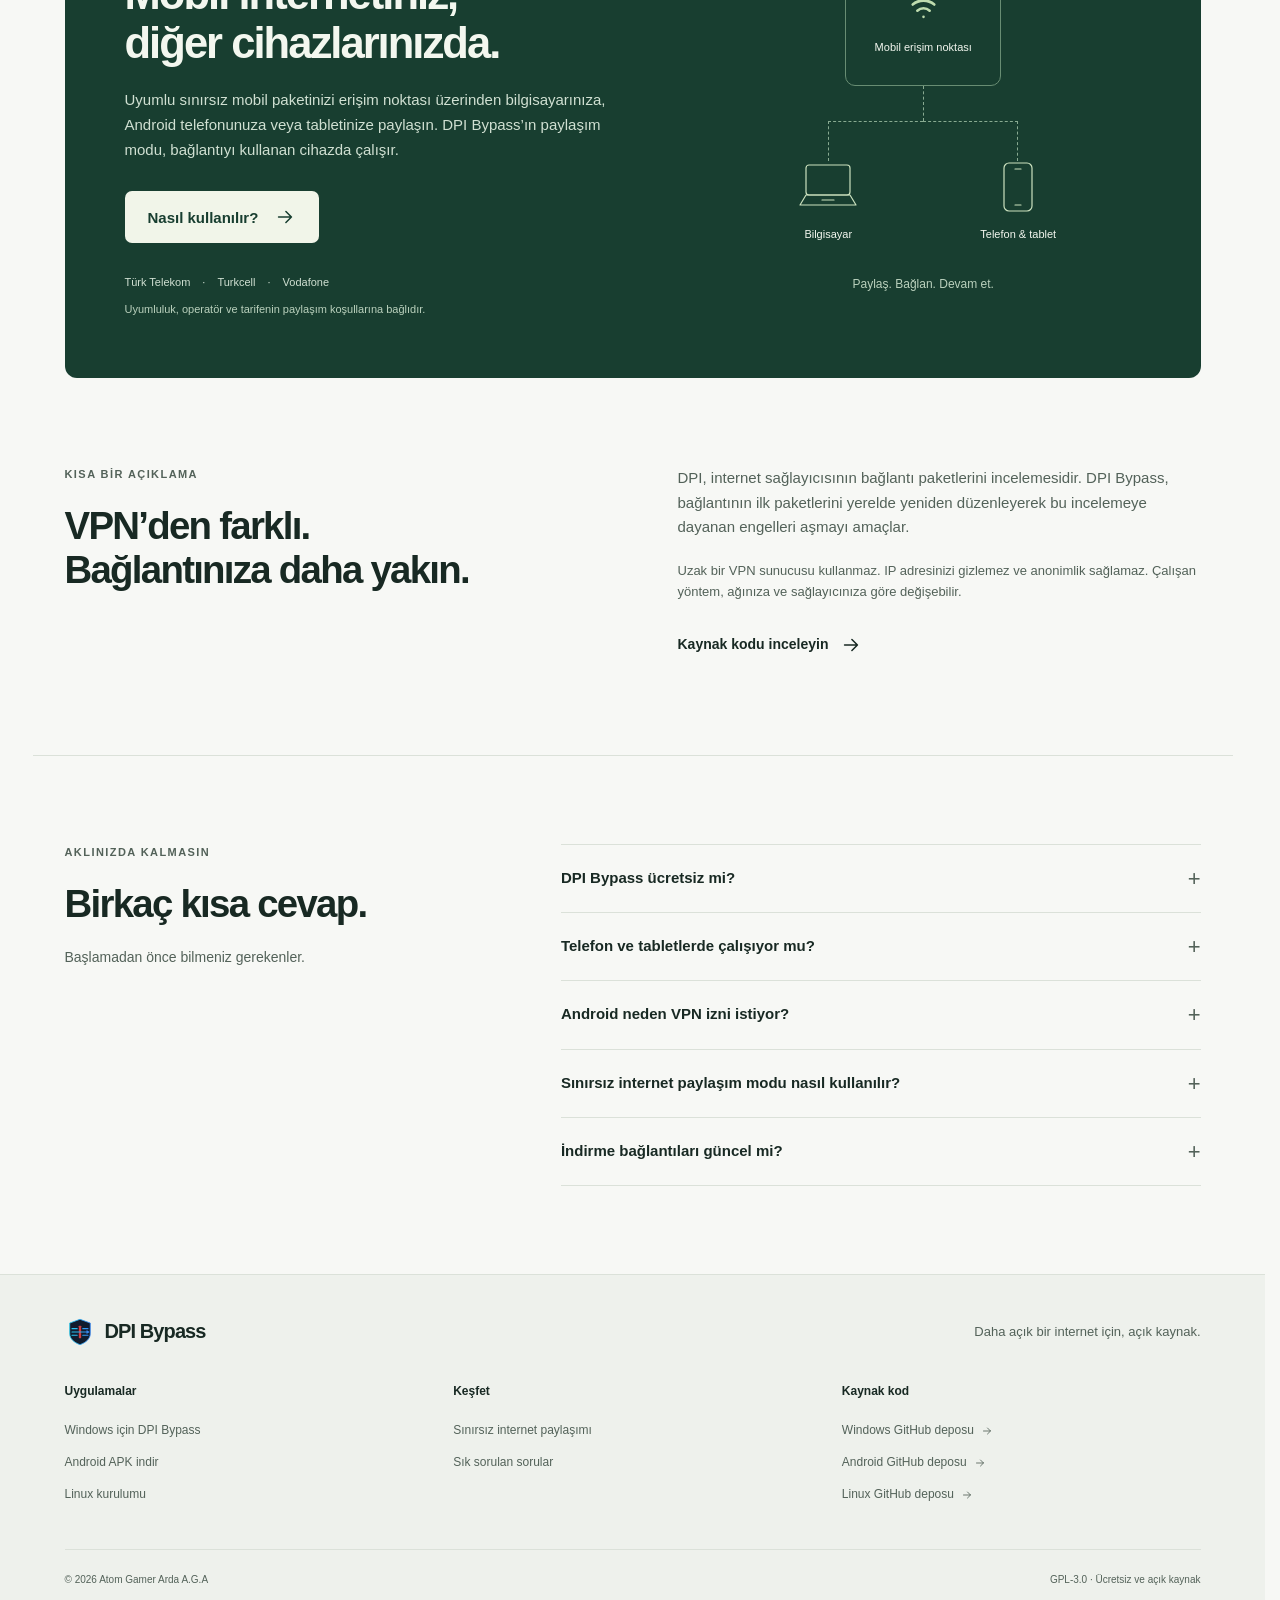
==== commit b64f6453: "Redesign responsive download site and add platform SEO" ====
--- a/index.html
+++ b/index.html
@@ -1,477 +1,77 @@
 <!DOCTYPE html>
-<html lang="tr" data-theme="dark">
+<html lang="tr" data-theme="light">
 <head>
 <meta charset="utf-8">
 <meta name="viewport" content="width=device-width, initial-scale=1, viewport-fit=cover">
-<title>DPI Bypass — Discord ve engelli sitelere erişim</title>
-<meta name="description" content="Türkiye'deki DPI engellerini aşan açık kaynak uygulama. Windows, Linux ve Android için tek tıkla indirin. VPN değildir, ping artmaz.">
+<title>DPI Bypass — Android, Windows ve Linux için ücretsiz indir</title>
+<meta name="description" content="DPI Bypass ile DPI ve DNS engellerine karşı yerel bağlantı. Android APK, Windows ve Linux indirmeleri, kurulum rehberleri ve sınırsız internet paylaşım modu.">
+<meta name="robots" content="index, follow, max-image-preview:large">
 <meta name="author" content="Atom Gamer Arda A.G.A">
-<meta name="theme-color" content="#0a1120">
-
+<meta name="theme-color" content="#f7f8f5">
+<link rel="canonical" href="https://dpi.atomland.xyz/">
+<meta property="og:locale" content="tr_TR">
 <meta property="og:type" content="website">
-<meta property="og:title" content="DPI Bypass — Discord ve engelli sitelere erişim">
-<meta property="og:description" content="Windows, Linux ve Android için açık kaynak DPI atlatma uygulaması. VPN değildir, ping artmaz.">
-<meta property="og:image" content="assets/img/logo-512.png">
+<meta property="og:site_name" content="DPI Bypass">
+<meta property="og:title" content="DPI Bypass — Android, Windows ve Linux için ücretsiz indir">
+<meta property="og:description" content="DPI Bypass ile DPI ve DNS engellerine karşı yerel bağlantı. Android APK, Windows ve Linux indirmeleri, kurulum rehberleri ve sınırsız internet paylaşım modu.">
+<meta property="og:url" content="https://dpi.atomland.xyz/">
+<meta property="og:image" content="https://dpi.atomland.xyz/assets/img/social.png">
+<meta property="og:image:width" content="1200">
+<meta property="og:image:height" content="630">
+<meta property="og:image:alt" content="DPI Bypass — Windows, Android ve Linux için açık kaynak uygulama">
 <meta name="twitter:card" content="summary_large_image">
-
-<link rel="icon" href="assets/img/favicon.ico" sizes="any">
-<link rel="icon" href="assets/img/logo.svg" type="image/svg+xml">
-<link rel="apple-touch-icon" href="assets/img/logo-256.png">
-<link rel="stylesheet" href="assets/css/style.css">
-<script>
-  // Temayı ilk boyamadan önce uygula. Varsayılan koyu; kullanıcı seçerse tercihi kalıcı.
-  try {
-    var t = localStorage.getItem('dpib-theme');
-    document.documentElement.dataset.theme = (t === 'light' || t === 'dark') ? t : 'dark';
-  } catch (e) {}
-</script>
+<meta name="twitter:title" content="DPI Bypass — Android, Windows ve Linux için ücretsiz indir">
+<meta name="twitter:description" content="DPI Bypass ile DPI ve DNS engellerine karşı yerel bağlantı. Android APK, Windows ve Linux indirmeleri, kurulum rehberleri ve sınırsız internet paylaşım modu.">
+<meta name="twitter:image" content="https://dpi.atomland.xyz/assets/img/social.png">
+<link rel="icon" href="/assets/img/favicon.ico" sizes="any">
+<link rel="icon" href="/assets/img/logo.svg" type="image/svg+xml">
+<link rel="apple-touch-icon" href="/assets/img/logo-256.png">
+<script>try{var t=localStorage.getItem('dpib-theme');document.documentElement.dataset.theme=t==='dark'?'dark':'light'}catch(e){}</script>
+<link rel="stylesheet" href="/assets/css/style.css?v=6897a6ffe287">
+<script type="application/ld+json">[{"@context":"https://schema.org","@type":"WebSite","@id":"https://dpi.atomland.xyz/#website","name":"DPI Bypass","url":"https://dpi.atomland.xyz/","inLanguage":"tr-TR"}]</script>
 </head>
-<body>
-
-<div class="aurora" aria-hidden="true">
-  <span class="blob blob-1"></span>
-  <span class="blob blob-2"></span>
-  <span class="blob blob-3"></span>
-  <span class="grid"></span>
-</div>
-
-<a class="skip" href="#indir">İçeriğe geç</a>
-
-<header class="nav" id="nav">
-  <div class="nav-inner glass">
-    <a class="brand" href="#top">
-      <img src="assets/img/logo.svg" alt="" width="32" height="32">
-      <span>DPI Bypass</span>
-    </a>
-    <nav class="nav-links" aria-label="Ana menü">
-      <a href="#indir">İndir</a>
-      <a href="#ozellikler">Özellikler</a>
-      <a href="#sss">S.S.S.</a>
-    </nav>
-    <button class="icon-btn" id="theme-toggle" type="button" aria-label="Temayı değiştir" title="Temayı değiştir">
-      <svg class="i-sun" viewBox="0 0 24 24" width="18" height="18" aria-hidden="true"><circle cx="12" cy="12" r="4.2"/><path d="M12 2v2.5M12 19.5V22M2 12h2.5M19.5 12H22M4.9 4.9l1.8 1.8M17.3 17.3l1.8 1.8M19.1 4.9l-1.8 1.8M6.7 17.3l-1.8 1.8"/></svg>
-      <svg class="i-moon" viewBox="0 0 24 24" width="18" height="18" aria-hidden="true"><path d="M20 14.5A8.2 8.2 0 0 1 9.5 4a8.5 8.5 0 1 0 10.5 10.5z"/></svg>
-    </button>
-  </div>
-</header>
-
-<main id="top">
-
-  <!-- ══ HERO ══ -->
-  <section class="hero">
-    <div class="wrap">
-      <p class="pill">
-        <span class="dot"></span>
-        Açık kaynak · VPN değildir · Ping artmaz
-      </p>
-
-      <h1>Engeller kalksın,<br><span class="grad">hızınız düşmesin.</span></h1>
-
-      <p class="lead">
-        Türkiye'deki DPI ve DNS tabanlı engelleri, trafiğinizi başka bir ülkeye
-        çıkarmadan aşar. Discord başta olmak üzere engellenen servisler
-        çalışmaya başlar; ping, oyun ve ses trafiği aynı kalır.
-      </p>
-
-      <div class="hero-cta">
-        <a class="btn btn-primary" href="#indir" id="smart-download">
-          <span class="btn-ico" id="smart-ico"></span>
-          <span>
-            <b id="smart-label">Hemen indir</b>
-            <small id="smart-sub">İşletim sisteminizi seçin</small>
-          </span>
-        </a>
-        <a class="btn btn-ghost" href="#ozellikler">Nasıl çalışıyor?</a>
-      </div>
-
-      <ul class="hero-stats">
-        <li><b>3</b><span>platform</span></li>
-        <li><b>17+</b><span>atlatma yöntemi</span></li>
-        <li><b>0 ms</b><span>ek gecikme</span></li>
-        <li><b>GPL-3.0</b><span>lisans</span></li>
-      </ul>
-    </div>
+<body data-page="home"><a class="skip-link" href="#main">İçeriğe geç</a>
+<header class="site-header"><div class="container header-inner">
+  <a class="brand" href="/" aria-label="DPI Bypass ana sayfa"><img src="/assets/img/logo.svg" width="34" height="34" alt=""><span>DPI Bypass</span></a>
+  <nav class="desktop-nav" aria-label="Ana menü"><a href="/#platformlar">Platformlar</a><a href="/sinirsiz-paylasim/">Sınırsız paylaşım</a><a href="/#sss">Sorular</a></nav>
+  <div class="header-actions"><button class="theme-toggle" id="theme-toggle" aria-label="Koyu temaya geç" type="button"><svg class="icon " viewBox="0 0 24 24" width="24" height="24" aria-hidden="true"><circle cx="12" cy="12" r="4"/><path d="M12 2v2m0 16v2M2 12h2m16 0h2M5 5l1.5 1.5m11 11L19 19M5 19l1.5-1.5m11-11L19 5"/></svg></button><a class="button button-small button-primary" href="/#indir" data-download="" aria-haspopup="dialog">İndir<svg class="icon " viewBox="0 0 24 24" width="24" height="24" aria-hidden="true"><path d="M12 3v12m-5-5 5 5 5-5M4 17v4h16v-4"/></svg></a></div>
+</div></header><main id="main">
+<section class="hero container" id="indir"><div class="hero-copy"><p class="eyebrow"><span class="status-dot"></span>ÜCRETSİZ &amp; AÇIK KAYNAK</p><h1>Daha özgür<br>bir internet<span class="accent">.</span></h1><p class="hero-description">DPI Bypass ile Discord ve DPI engelli servislere erişin. Trafiğiniz uzak bir VPN sunucusuna yönlendirilmeden, kendi cihazınızda işlenir.</p><div class="hero-actions"><a class="button button-primary" href="/#indir" data-download="" aria-haspopup="dialog">Ücretsiz indir<svg class="icon " viewBox="0 0 24 24" width="24" height="24" aria-hidden="true"><path d="M12 3v12m-5-5 5 5 5-5M4 17v4h16v-4"/></svg></a><a class="text-link" href="#platformlar">Platformları keşfet <svg class="icon " viewBox="0 0 24 24" width="24" height="24" aria-hidden="true"><path d="M5 12h14m-6-6 6 6-6 6"/></svg></a></div><p class="hero-platforms"><svg class="icon " viewBox="0 0 24 24" width="24" height="24" aria-hidden="true"><path d="M3 4h8v7H3zm10 0h8v7h-8zM3 13h8v7H3zm10 0h8v7h-8z"/></svg> Windows <span>·</span><svg class="icon " viewBox="0 0 24 24" width="24" height="24" aria-hidden="true"><path d="m7 5-2-3m12 3 2-3M4 11a8 8 0 0 1 16 0ZM4 14v4h16v-4M8 18v3m8-3v3"/><path d="M8 8h.01M16 8h.01"/></svg> Android <span>·</span><svg class="icon " viewBox="0 0 24 24" width="24" height="24" aria-hidden="true"><path d="m5 6 6 6-6 6m9 0h6"/></svg> Linux</p></div><div class="connection-art" role="img" aria-label="DPI Bypass ile telefon, tablet ve bilgisayarda yerel bağlantı; şematik gösterim">
+    <span class="art-label">BAĞLANTI SİZİN CİHAZINIZDA.</span>
+    <div class="art-orbit orbit-one"></div><div class="art-orbit orbit-two"></div>
+    <div class="art-desktop"><div class="desktop-top"><i></i><i></i><i></i><span>DPI Bypass</span></div><div class="desktop-content"><img src="/assets/img/logo.svg" width="66" height="66" alt=""><span class="connection-line"></span><strong>İnternete bir adım daha yakın.</strong><p>Yerel işleme. Doğrudan bağlantı.</p></div><div class="desktop-bottom"><span class="status-dot"></span>Açık kaynak <span>Windows / Linux</span></div></div>
+    <div class="art-phone"><div class="phone-notch"></div><span class="phone-time">09:41</span><div class="phone-content"><svg class="icon " viewBox="0 0 24 24" width="24" height="24" aria-hidden="true"><path d="M2 8a16 16 0 0 1 20 0M5 12a11 11 0 0 1 14 0m-11 4a6 6 0 0 1 8 0M12 20h.01"/></svg><strong>DPI Bypass</strong><span>Android</span><div class="phone-connect"><svg class="icon " viewBox="0 0 24 24" width="24" height="24" aria-hidden="true"><path d="m5 12 4 4L19 6"/></svg></div><small>Telefon &amp; tablet</small></div><div class="phone-home"></div></div>
+    <span class="art-caption">Üç platform. Aynı özgürlük.</span>
+  </div></section>
+<div class="container"><div class="benefit-strip"><div><svg class="icon " viewBox="0 0 24 24" width="24" height="24" aria-hidden="true"><circle cx="12" cy="12" r="9"/><ellipse cx="12" cy="12" rx="4" ry="9"/><path d="M3 12h18"/></svg><span><strong>Doğrudan bağlantı</strong><small>Uzak VPN sunucusu olmadan</small></span></div><div><svg class="icon " viewBox="0 0 24 24" width="24" height="24" aria-hidden="true"><path d="m8 6-6 6 6 6m8-12 6 6-6 6M14 3l-4 18"/></svg><span><strong>Tamamen açık kaynak</strong><small>Kodu inceleyin, ücretsiz kullanın</small></span></div><div><svg class="icon " viewBox="0 0 24 24" width="24" height="24" aria-hidden="true"><path d="m5 12 4 4L19 6"/></svg><span><strong>Kolay başlangıç</strong><small>Cihazınıza uygun uygulamayı seçin</small></span></div></div></div>
+<section class="section container" id="platformlar"><div class="section-heading"><div><p class="eyebrow">CİHAZINIZA UYGUN</p><h2>Nerede kullanmak istersiniz?</h2></div><p>Bilgisayar, telefon ya da tablet.<br>Size uygun sürüm burada.</p></div><div class="platform-grid"><article class="platform-card"><div class="platform-card-top"><svg class="icon " viewBox="0 0 24 24" width="24" height="24" aria-hidden="true"><path d="M3 4h8v7H3zm10 0h8v7h-8zM3 13h8v7H3zm10 0h8v7h-8z"/></svg><span>EXE</span></div><h3>DPI Bypass Windows</h3><p>Bilgisayarınızdaki uygulamalar için DPI atlatma. Kolay kurulum ve otomatik bağlantı ayarları.</p><small>Windows 10 / 11 · 64 bit</small><div class="platform-card-actions"><a class="button button-outline" href="/windows/" data-download="windows" aria-haspopup="dialog">Windows için indir<svg class="icon " viewBox="0 0 24 24" width="24" height="24" aria-hidden="true"><path d="M12 3v12m-5-5 5 5 5-5M4 17v4h16v-4"/></svg></a><a href="/windows/">Kurulum rehberi <svg class="icon " viewBox="0 0 24 24" width="24" height="24" aria-hidden="true"><path d="M5 12h14m-6-6 6 6-6 6"/></svg></a></div></article><article class="platform-card"><div class="platform-card-top"><svg class="icon " viewBox="0 0 24 24" width="24" height="24" aria-hidden="true"><path d="m7 5-2-3m12 3 2-3M4 11a8 8 0 0 1 16 0ZM4 14v4h16v-4M8 18v3m8-3v3"/><path d="M8 8h.01M16 8h.01"/></svg><span>APK</span></div><h3>DPI Bypass Android</h3><p>Telefon ve tabletinizde kullanın. Root gerektirmeyen uygulama ve tek dokunuşla bağlantı.</p><small>Android 12 ve üzeri</small><div class="platform-card-actions"><a class="button button-outline" href="/android/" data-download="android" aria-haspopup="dialog">Android için indir<svg class="icon " viewBox="0 0 24 24" width="24" height="24" aria-hidden="true"><path d="M12 3v12m-5-5 5 5 5-5M4 17v4h16v-4"/></svg></a><a href="/android/">Kurulum rehberi <svg class="icon " viewBox="0 0 24 24" width="24" height="24" aria-hidden="true"><path d="M5 12h14m-6-6 6 6-6 6"/></svg></a></div></article><article class="platform-card"><div class="platform-card-top"><svg class="icon " viewBox="0 0 24 24" width="24" height="24" aria-hidden="true"><path d="m5 6 6 6-6 6m9 0h6"/></svg><span>Terminal</span></div><h3>DPI Bypass Linux</h3><p>Linux masaüstünüz için yerel DPI atlatma servisi. Terminalden kurulum ve grafik arayüz.</p><small>systemd · Python 3.8+</small><div class="platform-card-actions"><a class="button button-outline" href="/linux/" data-download="linux" aria-haspopup="dialog">Kuruluma başla<svg class="icon " viewBox="0 0 24 24" width="24" height="24" aria-hidden="true"><path d="M12 3v12m-5-5 5 5 5-5M4 17v4h16v-4"/></svg></a><a href="/linux/">Kurulum rehberi <svg class="icon " viewBox="0 0 24 24" width="24" height="24" aria-hidden="true"><path d="M5 12h14m-6-6 6 6-6 6"/></svg></a></div></article></div></section>
+<section class="sharing-section container"><div class="sharing-inner"><div class="sharing-copy"><p class="eyebrow">SINIRSIZ PAYLAŞIM MODU</p><h2>Mobil internetiniz,<br>diğer cihazlarınızda.</h2><p>Uyumlu sınırsız mobil paketinizi erişim noktası üzerinden bilgisayarınıza, Android telefonunuza veya tabletinize paylaşın. DPI Bypass’ın paylaşım modu, bağlantıyı kullanan cihazda çalışır.</p><a class="button button-white" href="/sinirsiz-paylasim/">Nasıl kullanılır? <svg class="icon " viewBox="0 0 24 24" width="24" height="24" aria-hidden="true"><path d="M5 12h14m-6-6 6 6-6 6"/></svg></a><p class="carrier-list">Türk Telekom <span>·</span> Turkcell <span>·</span> Vodafone</p><small class="sharing-note">Uyumluluk, operatör ve tarifenin paylaşım koşullarına bağlıdır.</small></div><div class="sharing-visual" aria-hidden="true"><div class="sharing-source"><svg class="icon " viewBox="0 0 24 24" width="24" height="24" aria-hidden="true"><path d="M2 8a16 16 0 0 1 20 0M5 12a11 11 0 0 1 14 0m-11 4a6 6 0 0 1 8 0M12 20h.01"/></svg><span>Mobil erişim noktası</span></div><div class="sharing-branches"><span></span><span></span></div><div class="sharing-targets"><div><svg viewBox="0 0 64 54"><rect x="10" y="4" width="44" height="30" rx="3"/><path d="M4 44h56l-6-10H10Z"/><path d="M26 39h12"/></svg><span>Bilgisayar</span></div><div><svg viewBox="0 0 64 54"><rect x="18" y="2" width="28" height="48" rx="5"/><path d="M29 8h6m-6 36h6"/></svg><span>Telefon &amp; tablet</span></div></div><p>Paylaş. Bağlan. Devam et.</p></div></div></section>
+<section class="section container how-section" id="nasil-calisir"><div><p class="eyebrow">KISA BİR AÇIKLAMA</p><h2>VPN’den farklı.<br>Bağlantınıza daha yakın.</h2></div><div class="how-copy"><p>DPI, internet sağlayıcısının bağlantı paketlerini incelemesidir. DPI Bypass, bağlantının ilk paketlerini yerelde yeniden düzenleyerek bu incelemeye dayanan engelleri aşmayı amaçlar.</p><p>Uzak bir VPN sunucusu kullanmaz. IP adresinizi gizlemez ve anonimlik sağlamaz. Çalışan yöntem, ağınıza ve sağlayıcınıza göre değişebilir.</p><a class="text-link" href="https://github.com/ATOMGAMERAGA/DPI-Bypass-Android" target="_blank" rel="noopener noreferrer">Kaynak kodu inceleyin <svg class="icon " viewBox="0 0 24 24" width="24" height="24" aria-hidden="true"><path d="M5 12h14m-6-6 6 6-6 6"/></svg></a></div></section>
+<section class="section container faq-section" id="sss"><div><p class="eyebrow">AKLINIZDA KALMASIN</p><h2>Birkaç kısa cevap.</h2><p class="section-description">Başlamadan önce bilmeniz gerekenler.</p></div><div class="faq-list"><details><summary>DPI Bypass ücretsiz mi?<span aria-hidden="true">+</span></summary><div class="faq-answer"><p>Evet. Android, Windows ve Linux sürümleri ücretsizdir. Kaynak kodlar GPL-3.0 lisansı ile GitHub üzerinde paylaşılır.</p></div></details><details><summary>Telefon ve tabletlerde çalışıyor mu?<span aria-hidden="true">+</span></summary><div class="faq-answer"><p>Android 12 ve üzeri telefon ve tabletler için APK sürümü vardır. Root gerekmez. iOS ve macOS için yerel bir uygulama bulunmuyor.</p><p><a href="/android/">Android indirme ve kurulum rehberi</a></p></div></details><details><summary>Android neden VPN izni istiyor?<span aria-hidden="true">+</span></summary><div class="faq-answer"><p>Android uygulaması, trafiği cihaz içinde işlemek için sistemin yerel VPN arayüzünü kullanır. Bu izin, trafiğinizin uzak bir VPN sunucusuna gönderildiği anlamına gelmez. Aynı anda başka bir VPN uygulaması kullanımı çakışabilir.</p></div></details><details><summary>Sınırsız internet paylaşım modu nasıl kullanılır?<span aria-hidden="true">+</span></summary><div class="faq-answer"><p>Telefonunuzun mobil erişim noktasına bağlanın. Bağlanan cihazda DPI Bypass’ı kurun ve ayarlardaki Vodafone Sınırsız Modu’nu açın. PC sürümleri de bu modu destekler. Sonuç, kullanılan paket ve ağ koşullarına bağlıdır.</p><p><a href="/sinirsiz-paylasim/">Paylaşım rehberini inceleyin</a></p></div></details><details><summary>İndirme bağlantıları güncel mi?<span aria-hidden="true">+</span></summary><div class="faq-answer"><p>İndirme penceresi GitHub’daki en güncel kararlı sürümün APK veya Windows kurulum dosyasını bulur. Sürüm bilgisi alınamazsa GitHub’ın son sürüm sayfasını açar. Linux kurulumu resmî depodaki güncel kurulum betiğini kullanır.</p></div></details></div></section>
+</main><footer class="site-footer"><div class="container">
+  <div class="footer-top"><a class="brand" href="/"><img src="/assets/img/logo.svg" width="30" height="30" alt=""><span>DPI Bypass</span></a><p>Daha açık bir internet için, açık kaynak.</p></div>
+  <div class="footer-grid"><div><span class="footer-label">Uygulamalar</span><a href="/windows/">Windows için DPI Bypass</a><a href="/android/">Android APK indir</a><a href="/linux/">Linux kurulumu</a></div><div><span class="footer-label">Keşfet</span><a href="/sinirsiz-paylasim/">Sınırsız internet paylaşımı</a><a href="/#sss">Sık sorulan sorular</a></div><div><span class="footer-label">Kaynak kod</span><a href="https://github.com/ATOMGAMERAGA/DPI-Bypass-Windows" target="_blank" rel="noopener noreferrer">Windows GitHub deposu <svg class="icon " viewBox="0 0 24 24" width="24" height="24" aria-hidden="true"><path d="M5 12h14m-6-6 6 6-6 6"/></svg></a><a href="https://github.com/ATOMGAMERAGA/DPI-Bypass-Android" target="_blank" rel="noopener noreferrer">Android GitHub deposu <svg class="icon " viewBox="0 0 24 24" width="24" height="24" aria-hidden="true"><path d="M5 12h14m-6-6 6 6-6 6"/></svg></a><a href="https://github.com/ATOMGAMERAGA/DPI-Bypass-Linux" target="_blank" rel="noopener noreferrer">Linux GitHub deposu <svg class="icon " viewBox="0 0 24 24" width="24" height="24" aria-hidden="true"><path d="M5 12h14m-6-6 6 6-6 6"/></svg></a></div></div>
+  <div class="footer-bottom"><p>© <span id="year">2026</span> Atom Gamer Arda A.G.A</p><p>GPL-3.0 · Ücretsiz ve açık kaynak</p></div>
+</div></footer><dialog id="download-dialog" class="download-dialog" aria-labelledby="download-title" aria-describedby="download-intro">
+  <div class="dialog-header"><div><p class="eyebrow">DPI BYPASS</p><h2 id="download-title">Cihazınız için indirin.</h2></div><button id="dialog-close" class="icon-button" type="button" aria-label="İndirme penceresini kapat" autofocus><svg class="icon " viewBox="0 0 24 24" width="24" height="24" aria-hidden="true"><path d="m6 6 12 12M6 18 18 6"/></svg></button></div>
+  <p id="download-intro" class="dialog-intro">Platformunuzu seçin. Her zaman en güncel kararlı sürüme ulaşın.</p>
+  <p id="device-note" class="device-note" hidden>Cihazınız otomatik eşleştirilemedi. iOS ve macOS için yerel uygulama bulunmuyor. Desteklenen platformları aşağıdan inceleyebilirsiniz.</p>
+  <div class="platform-tabs" role="tablist" aria-label="İndirme platformu"><button type="button" id="tab-windows" role="tab" data-platform="windows" aria-controls="download-windows" aria-selected="true" tabindex="0"><svg class="icon " viewBox="0 0 24 24" width="24" height="24" aria-hidden="true"><path d="M3 4h8v7H3zm10 0h8v7h-8zM3 13h8v7H3zm10 0h8v7h-8z"/></svg>Windows</button><button type="button" id="tab-android" role="tab" data-platform="android" aria-controls="download-android" aria-selected="false" tabindex="-1"><svg class="icon " viewBox="0 0 24 24" width="24" height="24" aria-hidden="true"><path d="m7 5-2-3m12 3 2-3M4 11a8 8 0 0 1 16 0ZM4 14v4h16v-4M8 18v3m8-3v3"/><path d="M8 8h.01M16 8h.01"/></svg>Android</button><button type="button" id="tab-linux" role="tab" data-platform="linux" aria-controls="download-linux" aria-selected="false" tabindex="-1"><svg class="icon " viewBox="0 0 24 24" width="24" height="24" aria-hidden="true"><path d="m5 6 6 6-6 6m9 0h6"/></svg>Linux</button></div>
+  <section class="download-panel" id="download-windows" role="tabpanel" aria-labelledby="tab-windows" tabindex="0" >
+    <div class="download-summary"><div><h3>DPI Bypass Windows</h3><p>Windows 10 / 11 · 64 bit</p></div><span class="file-type">EXE</span></div>
+    <a class="button button-primary download-file" data-release="windows" href="https://github.com/ATOMGAMERAGA/DPI-Bypass-Windows/releases/latest"><svg class="icon " viewBox="0 0 24 24" width="24" height="24" aria-hidden="true"><path d="M12 3v12m-5-5 5 5 5-5M4 17v4h16v-4"/></svg><span>EXE indir</span></a><p class="release-status" data-status="windows" role="status">En güncel kararlı sürüm · GitHub Releases</p>
+    <div class="quick-steps"><span>BAŞLAMAK İÇİN</span><ol><li>Kurulum dosyasını çalıştırın.</li><li>Uygulamayı açın ve bağlanın.</li></ol></div>
+    <div class="download-links"><a href="/windows/">Kurulum rehberi <svg class="icon " viewBox="0 0 24 24" width="24" height="24" aria-hidden="true"><path d="M5 12h14m-6-6 6 6-6 6"/></svg></a><a href="https://github.com/ATOMGAMERAGA/DPI-Bypass-Windows/releases/latest" target="_blank" rel="noopener noreferrer">GitHub sürümleri</a></div>
+  </section><section class="download-panel" id="download-android" role="tabpanel" aria-labelledby="tab-android" tabindex="0" hidden>
+    <div class="download-summary"><div><h3>DPI Bypass Android</h3><p>Android 12 ve üzeri</p></div><span class="file-type">APK</span></div>
+    <a class="button button-primary download-file" data-release="android" href="https://github.com/ATOMGAMERAGA/DPI-Bypass-Android/releases/latest"><svg class="icon " viewBox="0 0 24 24" width="24" height="24" aria-hidden="true"><path d="M12 3v12m-5-5 5 5 5-5M4 17v4h16v-4"/></svg><span>APK indir</span></a><p class="release-status" data-status="android" role="status">En güncel kararlı sürüm · GitHub Releases</p>
+    <div class="quick-steps"><span>BAŞLAMAK İÇİN</span><ol><li>APK dosyasını telefon veya tabletinize kurun.</li><li>Uygulamayı açın ve yerel VPN iznini onaylayın.</li></ol></div>
+    <div class="download-links"><a href="/android/">Kurulum rehberi <svg class="icon " viewBox="0 0 24 24" width="24" height="24" aria-hidden="true"><path d="M5 12h14m-6-6 6 6-6 6"/></svg></a><a href="https://github.com/ATOMGAMERAGA/DPI-Bypass-Android/releases/latest" target="_blank" rel="noopener noreferrer">GitHub sürümleri</a></div>
+  </section><section class="download-panel" id="download-linux" role="tabpanel" aria-labelledby="tab-linux" tabindex="0" hidden>
+    <div class="download-summary"><div><h3>DPI Bypass Linux</h3><p>systemd · Python 3.8+</p></div><span class="file-type">Terminal</span></div>
+    <p class="download-help">Terminali açın ve kurulum komutunu çalıştırın.</p><div class="code-block"><code>curl -fsSL https://raw.githubusercontent.com/ATOMGAMERAGA/DPI-Bypass-Linux/main/install.sh | sudo bash</code><button class="copy-button" data-copy type="button">Komutu kopyala</button></div><p class="download-help">Komut, resmî GitHub deposundaki kurulum betiğini yönetici yetkisiyle çalıştırır. <a href="https://github.com/ATOMGAMERAGA/DPI-Bypass-Linux/blob/main/install.sh" target="_blank" rel="noopener noreferrer">Betiği incele</a></p>
+    <div class="quick-steps"><span>BAŞLAMAK İÇİN</span><ol><li>Kurulum tamamlanınca DPI Bypass’ı açın.</li><li>Otomatik modu seçip bağlanın.</li></ol></div>
+    <div class="download-links"><a href="/linux/">Kurulum rehberi <svg class="icon " viewBox="0 0 24 24" width="24" height="24" aria-hidden="true"><path d="M5 12h14m-6-6 6 6-6 6"/></svg></a><a href="https://github.com/ATOMGAMERAGA/DPI-Bypass-Linux" target="_blank" rel="noopener noreferrer">Kaynak kod</a></div>
   </section>
-
-  <!-- ══ İNDİR ══ -->
-  <section class="section" id="indir">
-    <div class="wrap">
-      <header class="sec-head">
-        <h2>İşletim sisteminizi seçin</h2>
-        <p>Cihazınızı otomatik algıladık, dilerseniz elle değiştirin.</p>
-      </header>
-
-      <div class="os-tabs" role="tablist" aria-label="İşletim sistemi">
-        <button class="os-card glass" role="tab" id="tab-windows" aria-controls="panel-windows" aria-selected="true" data-os="windows">
-          <svg viewBox="0 0 24 24" width="30" height="30" aria-hidden="true" class="os-ico"><path d="M3 5.6l7.2-1v7H3zM11.6 4.4L21 3v8.6h-9.4zM3 12.9h7.2v6.9l-7.2-1zM11.6 12.9H21V21l-9.4-1.3z" fill="currentColor" stroke="none"/></svg>
-          <b>Windows</b>
-          <small>10 &amp; 11 · 64-bit</small>
-        </button>
-        <button class="os-card glass" role="tab" id="tab-linux" aria-controls="panel-linux" aria-selected="false" tabindex="-1" data-os="linux">
-          <svg viewBox="0 0 24 24" width="30" height="30" aria-hidden="true" class="os-ico"><path d="M12 2.3c2.5 0 3.9 1.8 3.8 4.2-.1 1.7.4 2.5 1.4 4 1 1.6 2 3 2 4.7 0 2.2-1.4 3.1-2.4 3.1-.5 0-.8-.2-1.2-.4l.7 1.8c.2.6-.2 1.2-.9 1.2H8.6c-.7 0-1.1-.6-.9-1.2l.7-1.8c-.4.2-.7.4-1.2.4-1 0-2.4-.9-2.4-3.1 0-1.7 1-3.1 2-4.7 1-1.5 1.5-2.3 1.4-4C8.1 4.1 9.5 2.3 12 2.3z" fill="currentColor" stroke="none"/><circle cx="10.3" cy="6.9" r=".95" fill="var(--bg)" stroke="none"/><circle cx="13.7" cy="6.9" r=".95" fill="var(--bg)" stroke="none"/><path d="M12 7.9l1.6 1.4c-.4.6-1 .9-1.6.9s-1.2-.3-1.6-.9z" fill="var(--bg)" stroke="none"/></svg>
-          <b>Linux</b>
-          <small>systemd · GNOME</small>
-        </button>
-        <button class="os-card glass" role="tab" id="tab-android" aria-controls="panel-android" aria-selected="false" tabindex="-1" data-os="android">
-          <svg viewBox="0 0 24 24" width="30" height="30" aria-hidden="true" class="os-ico"><path d="M5 10.5h14v7a1.5 1.5 0 0 1-1.5 1.5h-11A1.5 1.5 0 0 1 5 17.5zM7.6 4.6l-.9-1.6m9.7 1.6l.9-1.6M5 9.5a7 7 0 0 1 14 0z" fill="currentColor" stroke="none"/><circle cx="9" cy="7" r=".85" fill="var(--bg)" stroke="none"/><circle cx="15" cy="7" r=".85" fill="var(--bg)" stroke="none"/><rect x="2" y="10.6" width="2.4" height="6.4" rx="1.2" fill="currentColor" stroke="none"/><rect x="19.6" y="10.6" width="2.4" height="6.4" rx="1.2" fill="currentColor" stroke="none"/><rect x="7.4" y="19.4" width="2.4" height="4.1" rx="1.2" fill="currentColor" stroke="none"/><rect x="14.2" y="19.4" width="2.4" height="4.1" rx="1.2" fill="currentColor" stroke="none"/></svg>
-          <b>Android</b>
-          <small>12 ve üstü</small>
-        </button>
-      </div>
-
-      <!-- ── Windows ── -->
-      <div class="panel glass" id="panel-windows" role="tabpanel" aria-labelledby="tab-windows">
-        <div class="panel-head">
-          <div>
-            <h3>DPI Bypass for Windows</h3>
-            <p class="muted">Sürüm 1.0.0.22 · Windows 10 ve 11 (64-bit) · ~40 MB</p>
-          </div>
-          <a class="btn btn-primary btn-dl" href="https://github.com/ATOMGAMERAGA/DPI-Bypass-Windows/releases/download/v1.0.0.22/DpiBypass-Setup-1.0.0.22.exe">
-            <svg viewBox="0 0 24 24" width="20" height="20" aria-hidden="true"><path d="M12 3v12m0 0l-4.5-4.5M12 15l4.5-4.5M4 19h16"/></svg>
-            <span><b>.exe dosyasını indirin</b><small>DpiBypass-Setup-1.0.0.22.exe</small></span>
-          </a>
-        </div>
-
-        <h4 class="steps-title">Kurulum rehberi</h4>
-        <ol class="steps">
-          <li>
-            <b>İndirin.</b>
-            Yukarıdaki <i>“.exe dosyasını indirin”</i> düğmesine basın. Dosya
-            <code>İndirilenler</code> klasörüne iner.
-          </li>
-          <li>
-            <b>Çift tıklayın.</b>
-            <code>DpiBypass-Setup-1.0.0.22.exe</code> dosyasını çalıştırın.
-            Windows <i>“Bu uygulamanın cihazınızda değişiklik yapmasına izin
-            verilsin mi?”</i> derse <b>Evet</b> deyin — uygulama ağ ayarlarına
-            dokunduğu için yönetici izni gerekiyor.
-          </li>
-          <li>
-            <b>SmartScreen çıkarsa.</b>
-            Mavi bir pencere görürseniz <b>Daha fazla bilgi</b> → <b>Yine de
-            çalıştır</b>. Bu uyarı, uygulamanın henüz yeterli indirme sayısına
-            ulaşmamış olmasından kaynaklanır.
-          </li>
-          <li>
-            <b>İleri, ileri, bitti.</b>
-            Kurulum sihirbazı birkaç saniye sürer. Bitince DPI Bypass kendiliğinden
-            açılır ve Başlat menüsüne eklenir.
-          </li>
-          <li>
-            <b>Açın ve bekleyin.</b>
-            Uygulama ağınızı tanır, operatörünüzü algılar ve çalışan yöntemi
-            kendisi arar. Yeşil ışığı gördüğünüzde Discord ve engelli siteler
-            açılır. Başka hiçbir ayar yapmanız gerekmez.
-          </li>
-        </ol>
-
-        <details class="alt">
-          <summary>Kurulum yapmadan denemek isterim / PowerShell ile kurmak isterim</summary>
-          <p>PowerShell'i açıp şu tek satırı yapıştırın — son sürümü indirir, SHA256 ile doğrular ve sessizce kurar:</p>
-          <div class="code" data-copy="irm https://raw.githubusercontent.com/ATOMGAMERAGA/DPI-Bypass-Windows/main/scripts/install.ps1 | iex">
-            <code>irm https://raw.githubusercontent.com/ATOMGAMERAGA/DPI-Bypass-Windows/main/scripts/install.ps1 | iex</code>
-            <button class="copy" type="button" aria-label="Komutu kopyala">Kopyala</button>
-          </div>
-          <p class="muted small">
-            Taşınabilir (kurulumsuz) sürüm ve tüm dosyalar için
-            <a href="https://github.com/ATOMGAMERAGA/DPI-Bypass-Windows/releases/latest" target="_blank" rel="noopener">Releases sayfası</a>.
-          </p>
-        </details>
-
-        <p class="note">
-          <b>Gereken:</b> Windows 10 sürüm 1809 veya üstü / Windows 11 · 64-bit ·
-          yönetici hakkı. Windows 7, 8 ve 32-bit desteklenmez.
-        </p>
-      </div>
-
-      <!-- ── Linux ── -->
-      <div class="panel glass" id="panel-linux" role="tabpanel" aria-labelledby="tab-linux" hidden>
-        <div class="panel-head">
-          <div>
-            <h3>DPI Bypass for Linux</h3>
-            <p class="muted">systemd tabanlı dağıtımlar · GTK4 + libadwaita arayüz</p>
-          </div>
-          <a class="btn btn-ghost btn-dl" href="https://github.com/ATOMGAMERAGA/DPI-Bypass-Linux" target="_blank" rel="noopener">
-            <svg viewBox="0 0 24 24" width="20" height="20" aria-hidden="true"><path d="M9 19c-4 1.2-4-2.3-5.5-2.8M15 21v-3.4c0-.9-.1-1.3-.6-1.8 2.4-.3 4.9-1.2 4.9-5.4 0-1.2-.4-2.2-1.1-2.9.1-.3.5-1.4-.1-2.9 0 0-.9-.3-3 1.1a10.3 10.3 0 0 0-5.4 0C7.6 3.3 6.7 3.6 6.7 3.6c-.6 1.5-.2 2.6-.1 2.9-.7.7-1.1 1.7-1.1 2.9 0 4.2 2.5 5.1 4.9 5.4-.3.3-.5.8-.6 1.5V21"/></svg>
-            <span><b>Kaynak kod</b><small>GitHub deposu</small></span>
-          </a>
-        </div>
-
-        <h4 class="steps-title">Kurulum komutu</h4>
-        <p class="muted">Terminali açın ve şu tek satırı yapıştırın:</p>
-        <div class="code code-lg" data-copy="curl -fsSL https://raw.githubusercontent.com/atomgameraga/DPI-Bypass-Linux/main/install.sh | sudo bash">
-          <code>curl -fsSL https://raw.githubusercontent.com/atomgameraga/DPI-Bypass-Linux/main/install.sh | sudo bash</code>
-          <button class="copy" type="button" aria-label="Komutu kopyala">Kopyala</button>
-        </div>
-        <p class="muted small">
-          Betik dağıtımınızı kendi saptar, gereken paketleri kurar, servisi
-          etkinleştirir ve bitince <i>“Buradan sonrasına GUI uygulamasından devam
-          edin”</i> der. Uygulamayı Etkinlikler menüsünde <b>DPI Bypass</b>
-          adıyla bulursunuz.
-        </p>
-
-        <h4 class="steps-title">Desteklenen dağıtımlar</h4>
-        <ul class="chips">
-          <li>Fedora</li><li>RHEL</li><li>Rocky</li><li>AlmaLinux</li>
-          <li>Ubuntu</li><li>Debian</li><li>Linux Mint</li><li>Pop!_OS</li><li>Kali</li>
-          <li>Arch</li><li>Manjaro</li><li>EndeavourOS</li>
-          <li>openSUSE</li><li>Alpine</li><li>Void</li><li>Solus</li>
-        </ul>
-        <p class="muted small">
-          Kısacası <code>dnf</code>, <code>apt</code>, <code>pacman</code>,
-          <code>zypper</code>, <code>apk</code>, <code>xbps</code> veya
-          <code>eopkg</code> kullanan her dağıtım.
-        </p>
-
-        <details class="alt">
-          <summary>Gereksinimler ve kaldırma</summary>
-          <p class="muted small">
-            <b>Gereken:</b> systemd · Python 3.8+ · nftables (yoksa iptables) ·
-            arayüz için GTK 4 ve libadwaita 1.2+.
-          </p>
-          <p>Kaldırmak için:</p>
-          <div class="code" data-copy="sudo bash install.sh --uninstall">
-            <code>sudo bash install.sh --uninstall</code>
-            <button class="copy" type="button" aria-label="Komutu kopyala">Kopyala</button>
-          </div>
-        </details>
-
-        <p class="note">
-          Servis sistem açılışında kendiliğinden başlar. Durumu görmek için
-          <code>dpi-bypass status</code>, canlı günlük için
-          <code>dpi-bypass logs -f</code>.
-        </p>
-      </div>
-
-      <!-- ── Android ── -->
-      <div class="panel glass" id="panel-android" role="tabpanel" aria-labelledby="tab-android" hidden>
-        <div class="panel-head">
-          <div>
-            <h3>DPI Bypass for Android</h3>
-            <p class="muted">Sürüm 2.2.0 · Android 12 ve üstü · ~25 MB</p>
-          </div>
-          <a class="btn btn-primary btn-dl" href="https://github.com/ATOMGAMERAGA/DPI-Bypass-DC/releases/download/v2.2.0/DPIBypass-2.2.0.apk">
-            <svg viewBox="0 0 24 24" width="20" height="20" aria-hidden="true"><path d="M12 3v12m0 0l-4.5-4.5M12 15l4.5-4.5M4 19h16"/></svg>
-            <span><b>.apk dosyasını indirin</b><small>DPIBypass-2.2.0.apk</small></span>
-          </a>
-        </div>
-
-        <h4 class="steps-title">Kurulum rehberi</h4>
-        <ol class="steps">
-          <li><b>İndirin.</b> Yukarıdaki düğmeye basın; APK indirilenlere iner.</li>
-          <li>
-            <b>Bilinmeyen kaynaklara izin verin.</b>
-            Dosyaya dokunduğunuzda Android izin ister:
-            <b>Ayarlar</b> → <b>Bu kaynağa izin ver</b> → geri dönün. Bu izni
-            tarayıcınıza ya da dosya yöneticinize bir kez vermeniz yeterli.
-          </li>
-          <li><b>Kur’a basın.</b> Play Protect uyarısı çıkarsa <b>Yine de kur</b> deyin.</li>
-          <li>
-            <b>VPN iznini onaylayın.</b>
-            Uygulamayı açıp bağlan düğmesine bastığınızda Android bir VPN bağlantı
-            isteği gösterir — <b>Tamam</b> deyin. Bu, trafiğin cihaz içinde
-            işlenebilmesi için gereken yerel tüneldir; hiçbir sunucuya trafik
-            gönderilmez.
-          </li>
-          <li>
-            <b>Bitti.</b> Otomatik mod operatörünüzü tanır, stratejileri tek tek
-            sınar ve en hızlı çalışanı seçer. İsterseniz Hızlı Panel'e tile
-            ekleyip tek dokunuşla açıp kapatabilirsiniz.
-          </li>
-        </ol>
-
-        <details class="alt">
-          <summary>Otomatik güncelleme almak istiyorum</summary>
-          <p class="muted small">
-            Uygulama Google Play'de değil. Güncellemeleri otomatik almak için
-            <b>Obtainium</b> kurup kaynak olarak
-            <code>github.com/ATOMGAMERAGA/DPI-Bypass-DC</code> deposunu ekleyin;
-            yeni sürüm çıktığında bildirim gelir.
-          </p>
-          <p class="muted small">
-            Tüm sürümler:
-            <a href="https://github.com/ATOMGAMERAGA/DPI-Bypass-DC/releases/latest" target="_blank" rel="noopener">Releases sayfası</a>.
-          </p>
-        </details>
-
-        <p class="note">
-          <b>Gereken:</b> Android 12 ve üstü. Root gerekmez. Uygulama
-          Firebase/Play Services kullanmaz.
-        </p>
-      </div>
-    </div>
-  </section>
-
-  <!-- ══ ÖZELLİKLER ══ -->
-  <section class="section" id="ozellikler">
-    <div class="wrap">
-      <header class="sec-head">
-        <h2>Neden VPN'den farklı?</h2>
-        <p>Trafiğiniz cihazınızdan çıkmadan önce yerelde yeniden şekillenir. Başka bir ülkeye uğramaz.</p>
-      </header>
-
-      <div class="feats">
-        <article class="feat glass">
-          <span class="fico"><svg viewBox="0 0 24 24" aria-hidden="true"><path d="M13.5 2.5L4.8 13.2c-.4.5 0 1.3.7 1.3h5l-1 7 8.7-10.7c.4-.5 0-1.3-.7-1.3h-5z"/></svg></span>
-          <h3>Ping artmaz</h3>
-          <p>
-            Yalnızca bağlantının <b>ilk paketi</b> (TLS ClientHello) yeniden
-            şekillendirilir; veri akışına dokunulmaz. Oyun, ses ve indirme hızı
-            aynı kalır.
-          </p>
-        </article>
-
-        <article class="feat glass">
-          <span class="fico"><svg viewBox="0 0 24 24" aria-hidden="true"><circle cx="12" cy="12" r="8.3"/><circle cx="12" cy="12" r="4"/><path d="M12 1.6v2.6M12 19.8v2.6M1.6 12h2.6M19.8 12h2.6"/></svg></span>
-          <h3>Kendi kendine ayar bulur</h3>
-          <p>
-            Operatörünüzü (Türk Telekom, Turkcell, Vodafone, TurkNet…) algılar,
-            yöntemleri <b>gerçek bir discord.com el sıkışmasıyla</b> tek tek sınar
-            ve en hızlı çalışanı seçer.
-          </p>
-        </article>
-
-        <article class="feat glass">
-          <span class="fico"><svg viewBox="0 0 24 24" aria-hidden="true"><path d="M2.6 8.6a14 14 0 0 1 18.8 0M5.8 12.2a9.4 9.4 0 0 1 12.4 0M9 15.8a4.8 4.8 0 0 1 6 0"/><circle cx="12" cy="19.2" r="1.2" fill="currentColor" stroke="none"/></svg></span>
-          <h3>Ağ değişince yeniden bulur</h3>
-          <p>
-            Wi-Fi'dan mobil veriye geçtiğinizde arama arka planda yeniden başlar.
-            O ağ daha önce görüldüyse kayıtlı yöntem ilk sırada denenir — saniyeler
-            içinde hazır.
-          </p>
-        </article>
-
-        <article class="feat glass">
-          <span class="fico"><svg viewBox="0 0 24 24" aria-hidden="true"><path d="M12 2.6l7.4 2.7v6.2c0 4.2-3.1 7.7-7.4 9.2-4.3-1.5-7.4-5-7.4-9.2V5.3z"/><path d="M9 12.2l2.1 2.1 4.2-4.4"/></svg></span>
-          <h3>DNS engeli de aşılır</h3>
-          <p>
-            Sorgular <b>DNS-over-HTTPS</b> ile taşınır: Cloudflare birincil, Google
-            ve Quad9 yedek. DNS zehirlenmesi ve DNS düzeyindeki engel devre dışı
-            kalır.
-          </p>
-        </article>
-
-        <article class="feat glass">
-          <span class="fico"><svg viewBox="0 0 24 24" aria-hidden="true"><path d="M4 7h16M4 12h16M4 17h16"/><circle cx="9" cy="7" r="2.3" fill="var(--bg)"/><circle cx="15.5" cy="12" r="2.3" fill="var(--bg)"/><circle cx="8" cy="17" r="2.3" fill="var(--bg)"/></svg></span>
-          <h3>Neyin korunacağını siz seçin</h3>
-          <p>
-            Yalnızca Discord, engelli site listesi, tarayıcılar ya da tüm sistem.
-            Açtığınız yeni bir engelli alan adı sessizce sınanır ve listeye
-            eklenir.
-          </p>
-        </article>
-
-        <article class="feat glass">
-          <span class="fico"><svg viewBox="0 0 24 24" aria-hidden="true"><path d="M8.4 7.2L3.6 12l4.8 4.8M15.6 7.2L20.4 12l-4.8 4.8M13.6 4.4l-3.2 15.2"/></svg></span>
-          <h3>Açık kaynak</h3>
-          <p>
-            Üç uygulamanın da tüm kaynak kodu GitHub'da, <b>GPL-3.0</b> lisansıyla.
-            Ne yaptığını satır satır okuyabilirsiniz.
-          </p>
-        </article>
-      </div>
-    </div>
-  </section>
-
-  <!-- ══ SSS ══ -->
-  <section class="section" id="sss">
-    <div class="wrap wrap-narrow">
-      <header class="sec-head">
-        <h2>Sık sorulanlar</h2>
-      </header>
-
-      <div class="faq">
-        <details class="glass">
-          <summary>Bu bir VPN mi?</summary>
-          <p>
-            Hayır. VPN trafiğinizi başka bir ülkedeki sunucuya gönderir; bu yüzden
-            ping artar ve hız düşer. DPI Bypass hiçbir uzak sunucuya trafik
-            göndermez — paketleri yalnızca cihazınızın içinde yeniden düzenler.
-            IP adresinizi gizlemez ve trafiğinizi şifrelemez; amacı anonimlik değil,
-            erişimdir.
-          </p>
-        </details>
-
-        <details class="glass">
-          <summary>İnternetim yavaşlar mı?</summary>
-          <p>
-            Hayır. İşlem yalnızca bağlantı kurulurken, ilk birkaç bayt üzerinde
-            yapılır. Bant genişliği kaybı ve ölçülebilir gecikme artışı oluşmaz.
-            Otomatik seçim de zaten çalışan yöntemler arasından en düşük gecikmeliyi
-            tercih eder.
-          </p>
-        </details>
-
-        <details class="glass">
-          <summary>Discord dışındaki siteler için de çalışıyor mu?</summary>
-          <p>
-            Evet. Yerleşik listede Türkiye'de DPI ile engellendiği bilinen adresler
-            var. Ayrıca otomatik keşif özelliği, açtığınız yeni bir alan adı
-            atlatmasız açılmayıp atlatmayla açılıyorsa onu sessizce sınayıp kalıcı
-            olarak listeye ekler. İstediğiniz alan adını elle de ekleyebilirsiniz.
-          </p>
-        </details>
-
-        <details class="glass">
-          <summary>Neden Windows uyarı veriyor?</summary>
-          <p>
-            SmartScreen, yeterince yaygın indirilmemiş her programa aynı uyarıyı
-            gösterir. <b>Daha fazla bilgi</b> → <b>Yine de çalıştır</b> ile
-            geçebilirsiniz. Dosyanın GitHub üzerindeki resmî sürüm sayfasından
-            indiğinden emin olmanız yeterlidir.
-          </p>
-        </details>
-
-        <details class="glass">
-          <summary>Yasal mı?</summary>
-          <p>
-            Uygulama, sizin kendi cihazınızdan çıkan kendi trafiğinizi yerelde
-            yeniden düzenleyen açık kaynak bir yazılımdır — GoodbyeDPI, ByeDPI ve
-            benzerleriyle aynı yaklaşımdır. Kullanım sorumluluğu kullanıcıya
-            aittir; bulunduğunuz ülkenin mevzuatına uymak sizin sorumluluğunuzdadır.
-          </p>
-        </details>
-
-        <details class="glass">
-          <summary>Kaldırmak istersem?</summary>
-          <p>
-            Windows'ta <b>Ayarlar → Uygulamalar</b> üzerinden normal bir program
-            gibi kaldırılır. Linux'ta
-            <code>sudo bash install.sh --uninstall</code> tüm çekirdek kurallarını
-            geri alır. Android'de uygulamayı kaldırmanız yeterlidir. Hiçbir
-            platformda geride ayar artığı bırakmaz.
-          </p>
-        </details>
-      </div>
-    </div>
-  </section>
-
-</main>
-
-<footer class="footer">
-  <div class="wrap footer-inner">
-    <div class="footer-brand">
-      <img src="assets/img/logo.svg" alt="" width="36" height="36">
-      <div>
-        <b>DPI Bypass</b>
-        <span>Yapımcı: <b>Atom Gamer Arda A.G.A</b></span>
-      </div>
-    </div>
-
-    <nav class="footer-links" aria-label="Depolar">
-      <a href="https://github.com/ATOMGAMERAGA/DPI-Bypass-Windows" target="_blank" rel="noopener">Windows deposu</a>
-      <a href="https://github.com/ATOMGAMERAGA/DPI-Bypass-Linux" target="_blank" rel="noopener">Linux deposu</a>
-      <a href="https://github.com/ATOMGAMERAGA/DPI-Bypass-DC" target="_blank" rel="noopener">Android deposu</a>
-    </nav>
-  </div>
-  <div class="wrap footer-legal">
-    <p>GPL-3.0 lisansı ile açık kaynak. VPN değildir, trafiği şifrelemez.</p>
-    <p>© <span id="year">2026</span> Atom Gamer Arda A.G.A</p>
-  </div>
-</footer>
-
-<div class="toast" id="toast" role="status" aria-live="polite"></div>
-
-<script src="assets/js/app.js" defer></script>
-</body>
-</html>
+  <p class="dialog-footnote">Ücretsiz. Açık kaynak. Dosyalar resmî GitHub depolarından gelir.</p>
+</dialog><div id="toast" class="toast" role="status" aria-live="polite"></div><script src="/assets/js/downloads.js?v=6897a6ffe287" defer></script><script src="/assets/js/app.js?v=6897a6ffe287" defer></script></body></html>
--- a/assets/css/style.css
+++ b/assets/css/style.css
@@ -1,899 +1,347 @@
-/* ============================================================
-   DPI Bypass — indirme sitesi
-   Yapımcı: Atom Gamer Arda A.G.A
-   ============================================================ */
-
-/* ── Jetonlar ────────────────────────────────────────────── */
 :root {
-  --brand-1: #25cbef;
-  --brand-2: #398af5;
-  --brand-3: #7c5cff;
-  --danger:  #ce3e42;
-
-  /* açık tema (varsayılan) */
-  --bg:        #eef2fa;
-  --bg-deep:   #dde5f4;
-  --text:      #0d1729;
-  --text-soft: #33405a;
-  --muted:     #5d6d8a;
-
-  --glass:        rgba(255, 255, 255, .58);
-  --glass-strong: rgba(255, 255, 255, .74);
-  --glass-nav:    rgba(255, 255, 255, .80);
-  --glass-dock:   rgba(255, 255, 255, .82);
-  --stroke:       rgba(13, 23, 41, .10);
-  --stroke-soft:  rgba(13, 23, 41, .06);
-  --shine:        rgba(255, 255, 255, .85);
-  --shadow:       0 18px 50px -22px rgba(13, 23, 41, .38);
-  --code-bg:      rgba(13, 23, 41, .05);
-
-  --blob-o: .22;
-  --grid-o: .045;
-
-  --r-sm: 12px;
-  --r-md: 18px;
-  --r-lg: 26px;
-  --r-xl: 34px;
-
-  --wrap: 1120px;
-  --blur: 22px;
-  --pad: 22px;          /* yatay kenar boşluğu */
-}
-
+  color-scheme: light;
+  --bg: #f7f8f5; --surface: #fff; --surface-soft: #eef1ec;
+  --ink: #182923; --muted: #536259; --line: #dbe1d9;
+  --accent: #126349; --accent-hover: #0a4f38; --accent-soft: #e7f0e8;
+  --focus: #217fce; --shadow: 0 24px 80px #162b2426;
+}
 :root[data-theme="dark"] {
-  --bg:        #070c16;
-  --bg-deep:   #04070e;
-  --text:      #e9eefb;
-  --text-soft: #c2cde4;
-  --muted:     #9bacca;
-
-  --glass:        rgba(255, 255, 255, .07);
-  --glass-strong: rgba(255, 255, 255, .085);
-  --glass-nav:    rgba(11, 18, 33, .74);
-  --glass-dock:   rgba(10, 16, 30, .76);
-  --stroke:       rgba(255, 255, 255, .12);
-  --stroke-soft:  rgba(255, 255, 255, .07);
-  --shine:        rgba(255, 255, 255, .30);
-  --shadow:       0 24px 60px -26px rgba(0, 0, 0, .85);
-  --code-bg:      rgba(255, 255, 255, .05);
-
-  --blob-o: .45;
-  --grid-o: .09;
-}
-
-/* ── Temel ───────────────────────────────────────────────── */
+  color-scheme: dark;
+  --bg: #121916; --surface: #1a2420; --surface-soft: #202d26;
+  --ink: #eef3ed; --muted: #b2c0b6; --line: #34443a;
+  --accent: #a5d7b2; --accent-hover: #c2e5cb; --accent-soft: #263d2f;
+  --focus: #8bc8fa; --shadow: 0 24px 80px #0006;
+}
 *, *::before, *::after { box-sizing: border-box; }
-
-html {
-  scroll-behavior: smooth;
-  scroll-padding-top: 96px;
-  -webkit-text-size-adjust: 100%;
-}
-
-body {
-  margin: 0;
-  min-height: 100vh;
-  background: var(--bg);
-  color: var(--text);
-  font-family: "Inter", -apple-system, BlinkMacSystemFont, "Segoe UI",
-               "Noto Sans", Roboto, Ubuntu, Cantarell, "Helvetica Neue", sans-serif;
-  font-size: 16px;
-  line-height: 1.65;
-  letter-spacing: -.011em;
-  -webkit-font-smoothing: antialiased;
-  overflow-x: hidden;
-}
-
-img { max-width: 100%; height: auto; display: block; }
-a { color: inherit; }
-
-h1, h2, h3, h4 {
-  margin: 0;
-  line-height: 1.14;
-  letter-spacing: -.03em;
-  font-weight: 700;
-}
-
-p { margin: 0; }
-
-code {
-  font-family: "JetBrains Mono", ui-monospace, SFMono-Regular, "SF Mono",
-               Menlo, Consolas, "Liberation Mono", monospace;
-  font-size: .875em;
-  background: var(--code-bg);
-  border-radius: 6px;
-  padding: .12em .4em;
-}
-
-svg { stroke: currentColor; fill: none; stroke-width: 1.9; stroke-linecap: round; stroke-linejoin: round; }
-
-::selection { background: var(--brand-2); color: #fff; }
-
-:focus-visible {
-  outline: 2px solid var(--brand-1);
-  outline-offset: 3px;
-  border-radius: 6px;
-}
-
-.skip {
-  position: fixed;
-  top: -100px; left: 16px;
-  z-index: 100;
-  padding: 10px 18px;
-  border-radius: var(--r-sm);
-  background: var(--brand-2);
-  color: #fff;
-  text-decoration: none;
-  transition: top .2s;
-}
-.skip:focus { top: 16px; }
-
-.wrap {
-  width: 100%;
-  max-width: var(--wrap);
-  margin-inline: auto;
-  /* çentikli/kavisli ekranlarda güvenli alana saygı duy */
-  padding-inline:
-    max(var(--pad), env(safe-area-inset-left, 0px))
-    max(var(--pad), env(safe-area-inset-right, 0px));
-}
-.wrap-narrow { max-width: 780px; }
-
-.muted { color: var(--muted); }
-.small { font-size: .875rem; }
-
-/* ── Aurora zemin ────────────────────────────────────────── */
-.aurora {
-  position: fixed;
-  inset: 0;
-  z-index: -1;
-  overflow: hidden;
-  background:
-    radial-gradient(120% 90% at 50% -10%, color-mix(in srgb, var(--brand-2) 14%, transparent), transparent 60%),
-    linear-gradient(180deg, var(--bg) 0%, var(--bg-deep) 100%);
-}
-
-.blob {
-  position: absolute;
-  display: block;
-  border-radius: 50%;
-  filter: blur(90px);
-  opacity: var(--blob-o);
-  will-change: transform;
-}
-.blob-1 {
-  width: 46vw; height: 46vw; min-width: 340px; min-height: 340px;
-  top: -12vw; left: -8vw;
-  background: var(--brand-1);
-  animation: drift-a 26s ease-in-out infinite;
-}
-.blob-2 {
-  width: 42vw; height: 42vw; min-width: 320px; min-height: 320px;
-  top: 8vw; right: -10vw;
-  background: var(--brand-2);
-  animation: drift-b 32s ease-in-out infinite;
-}
-.blob-3 {
-  width: 38vw; height: 38vw; min-width: 280px; min-height: 280px;
-  top: 62vh; left: 32%;
-  background: var(--brand-3);
-  opacity: calc(var(--blob-o) * .7);
-  animation: drift-c 38s ease-in-out infinite;
-}
-
-.grid {
-  position: absolute;
-  inset: 0;
-  opacity: var(--grid-o);
-  background-image:
-    linear-gradient(to right, currentColor 1px, transparent 1px),
-    linear-gradient(to bottom, currentColor 1px, transparent 1px);
-  background-size: 62px 62px;
-  color: var(--text);
-  mask-image: radial-gradient(80% 60% at 50% 0%, #000, transparent 75%);
-  -webkit-mask-image: radial-gradient(80% 60% at 50% 0%, #000, transparent 75%);
-}
-
-@keyframes drift-a {
-  0%, 100% { transform: translate3d(0, 0, 0) scale(1); }
-  50%      { transform: translate3d(6vw, 5vh, 0) scale(1.12); }
-}
-@keyframes drift-b {
-  0%, 100% { transform: translate3d(0, 0, 0) scale(1.05); }
-  50%      { transform: translate3d(-7vw, 7vh, 0) scale(.92); }
-}
-@keyframes drift-c {
-  0%, 100% { transform: translate3d(0, 0, 0) scale(.95); }
-  50%      { transform: translate3d(-5vw, -6vh, 0) scale(1.1); }
-}
-
-/* ── Buzlu cam ───────────────────────────────────────────── */
-.glass {
-  position: relative;
-  background: var(--glass);
-  border: 1px solid var(--stroke);
-  border-radius: var(--r-lg);
-  box-shadow: var(--shadow);
-  -webkit-backdrop-filter: blur(var(--blur)) saturate(180%);
-  backdrop-filter: blur(var(--blur)) saturate(180%);
-}
-/* üst kenar parlaması */
-.glass::before {
-  content: "";
-  position: absolute;
-  inset: 0;
-  border-radius: inherit;
-  padding: 1px;
-  background: linear-gradient(180deg, var(--shine), transparent 42%);
-  -webkit-mask: linear-gradient(#000 0 0) content-box, linear-gradient(#000 0 0);
-  -webkit-mask-composite: xor;
-  mask: linear-gradient(#000 0 0) content-box, linear-gradient(#000 0 0);
-  mask-composite: exclude;
-  pointer-events: none;
-}
-
-@supports not ((backdrop-filter: blur(1px)) or (-webkit-backdrop-filter: blur(1px))) {
-  :root {
-    --glass: rgba(255, 255, 255, .88);
-    --glass-strong: rgba(255, 255, 255, .94);
-    --glass-nav: rgba(255, 255, 255, .96);
-    --glass-dock: rgba(255, 255, 255, .97);
-  }
-  :root[data-theme="dark"] {
-    --glass: rgba(18, 26, 44, .92);
-    --glass-strong: rgba(24, 34, 56, .95);
-    --glass-nav: rgba(10, 16, 30, .97);
-    --glass-dock: rgba(8, 13, 26, .98);
-  }
-}
-
-/* ── Üst çubuk ───────────────────────────────────────────── */
-.nav {
-  position: sticky;
-  top: 0;
-  z-index: 50;
-  padding: 14px max(var(--pad), env(safe-area-inset-right, 0px)) 14px max(var(--pad), env(safe-area-inset-left, 0px));
-  transition: padding-block .28s ease;
-}
-.nav.scrolled { padding-block: 8px; }
-
-.nav-inner {
-  max-width: var(--wrap);
-  margin-inline: auto;
-  display: flex;
-  align-items: center;
-  gap: 18px;
-  padding: 10px 12px 10px 16px;
-  border-radius: 999px;
-  /* Dock camı gövde camından daha yoğun: altından kayan yazılar okunmasın,
-     ama bulanıklık ve doygunluk korunsun — gerçek buzlu cam. */
-  background: var(--glass-nav);
-  -webkit-backdrop-filter: blur(30px) saturate(190%);
-  backdrop-filter: blur(30px) saturate(190%);
-}
-
-.brand {
-  display: inline-flex;
-  align-items: center;
-  gap: 10px;
-  font-weight: 700;
-  letter-spacing: -.02em;
-  text-decoration: none;
-  white-space: nowrap;
-}
-.brand img { width: 30px; height: 30px; }
-
-.nav-links {
-  display: flex;
-  gap: 4px;
-  margin-inline-start: auto;
-}
-.nav-links a {
-  padding: 7px 14px;
-  border-radius: 999px;
-  color: var(--muted);
-  text-decoration: none;
-  font-size: .93rem;
-  font-weight: 500;
-  transition: background .2s, color .2s;
-}
-.nav-links a:hover { background: var(--glass-strong); color: var(--text); }
-
-.icon-btn {
-  display: grid;
-  place-items: center;
-  width: 38px; height: 38px;
-  border-radius: 999px;
-  border: 1px solid var(--stroke);
-  background: var(--glass-strong);
-  color: var(--text);
-  cursor: pointer;
-  transition: transform .18s, background .2s;
-}
-.icon-btn:hover { transform: scale(1.06); }
-.icon-btn:active { transform: scale(.94); }
-.icon-btn .i-moon { display: none; }
-:root[data-theme="dark"] .icon-btn .i-sun { display: none; }
-:root[data-theme="dark"] .icon-btn .i-moon { display: block; }
-
-/* ── Hero ────────────────────────────────────────────────── */
-.hero {
-  padding: clamp(56px, 11vw, 118px) 0 clamp(40px, 7vw, 72px);
-  text-align: center;
-}
-
-.pill {
-  display: inline-flex;
-  align-items: center;
-  gap: 9px;
-  padding: 7px 16px 7px 12px;
-  margin-bottom: 26px;
-  border: 1px solid var(--stroke);
-  border-radius: 999px;
-  background: var(--glass);
-  -webkit-backdrop-filter: blur(14px);
-  backdrop-filter: blur(14px);
-  font-size: .82rem;
-  font-weight: 500;
-  color: var(--text-soft);
-}
-.dot {
-  width: 8px; height: 8px;
-  border-radius: 50%;
-  background: #37d67a;
-  box-shadow: 0 0 0 0 rgba(55, 214, 122, .6);
-  animation: pulse 2.4s ease-out infinite;
-}
-@keyframes pulse {
-  70%  { box-shadow: 0 0 0 9px rgba(55, 214, 122, 0); }
-  100% { box-shadow: 0 0 0 0 rgba(55, 214, 122, 0); }
-}
-
-.hero h1 {
-  font-size: clamp(2.4rem, 7.2vw, 4.5rem);
-  letter-spacing: -.045em;
-}
-.grad {
-  background: linear-gradient(100deg, var(--brand-1), var(--brand-2) 45%, var(--brand-3));
-  -webkit-background-clip: text;
-  background-clip: text;
-  color: transparent;
-}
-
-.lead {
-  max-width: 640px;
-  margin: 24px auto 0;
-  font-size: clamp(1rem, 1.9vw, 1.14rem);
-  color: var(--muted);
-}
-
-.hero-cta {
-  display: flex;
-  flex-wrap: wrap;
-  justify-content: center;
-  gap: 14px;
-  margin-top: 38px;
-}
-
-.hero-stats {
-  display: flex;
-  flex-wrap: wrap;
-  justify-content: center;
-  gap: clamp(20px, 5vw, 56px);
-  margin: 54px 0 0;
-  padding: 0;
-  list-style: none;
-}
-.hero-stats li { display: grid; gap: 2px; }
-.hero-stats b {
-  font-size: 1.45rem;
-  letter-spacing: -.03em;
-  background: linear-gradient(140deg, var(--brand-1), var(--brand-2));
-  -webkit-background-clip: text;
-  background-clip: text;
-  color: transparent;
-}
-.hero-stats span { font-size: .8rem; color: var(--muted); }
-
-/* ── Düğmeler ────────────────────────────────────────────── */
-.btn {
-  display: inline-flex;
-  align-items: center;
-  gap: 12px;
-  padding: 13px 24px;
-  border: 1px solid transparent;
-  border-radius: 999px;
-  font: inherit;
-  font-weight: 600;
-  text-decoration: none;
-  cursor: pointer;
-  transition: transform .18s cubic-bezier(.2, .8, .3, 1), box-shadow .25s, background .2s;
-}
-.btn:hover { transform: translateY(-2px); }
-.btn:active { transform: translateY(0) scale(.985); }
-
-.btn b { display: block; font-weight: 650; line-height: 1.25; }
-.btn small { display: block; font-size: .76rem; font-weight: 450; opacity: .78; line-height: 1.35; }
-.btn span { text-align: start; }
-
-.btn-primary {
-  background: linear-gradient(135deg, var(--brand-1), var(--brand-2) 70%, var(--brand-3));
-  color: #fff;
-  box-shadow: 0 14px 34px -14px color-mix(in srgb, var(--brand-2) 85%, transparent);
-}
-.btn-primary:hover { box-shadow: 0 20px 44px -14px color-mix(in srgb, var(--brand-2) 95%, transparent); }
-
-.btn-ghost {
-  background: var(--glass);
-  border-color: var(--stroke);
-  color: var(--text);
-  -webkit-backdrop-filter: blur(14px);
-  backdrop-filter: blur(14px);
-}
-.btn-ghost:hover { background: var(--glass-strong); }
-
-.btn-ico { display: inline-grid; place-items: center; }
-.btn-ico svg { width: 22px; height: 22px; }
-
-/* ── Bölümler ────────────────────────────────────────────── */
-.section { padding: clamp(52px, 9vw, 92px) 0; }
-
-.sec-head { text-align: center; margin-bottom: 40px; }
-.sec-head h2 { font-size: clamp(1.7rem, 4vw, 2.5rem); }
-.sec-head p { margin-top: 12px; color: var(--muted); }
-
-/* ── İşletim sistemi sekmeleri ───────────────────────────── */
-.os-tabs {
-  display: grid;
-  grid-template-columns: repeat(3, 1fr);
-  gap: 14px;
-  margin-bottom: 20px;
-}
-
-.os-card {
-  display: grid;
-  justify-items: center;
-  gap: 4px;
-  padding: 22px 14px;
-  border-radius: var(--r-md);
-  font: inherit;
-  color: var(--text);
-  cursor: pointer;
-  transition: transform .2s cubic-bezier(.2, .8, .3, 1), border-color .2s, background .2s;
-}
-.os-card:hover { transform: translateY(-3px); }
-.os-card b { font-size: 1.02rem; }
-.os-card small { font-size: .78rem; color: var(--muted); }
-.os-card .os-ico { color: var(--muted); margin-bottom: 6px; transition: color .2s, transform .2s; }
-
-.os-card[aria-selected="true"] {
-  border-color: color-mix(in srgb, var(--brand-2) 55%, transparent);
-  background: color-mix(in srgb, var(--brand-2) 12%, var(--glass));
-}
-.os-card[aria-selected="true"] .os-ico { color: var(--brand-1); transform: scale(1.08); }
-.os-card[aria-selected="true"]::after {
-  content: "";
-  position: absolute;
-  inset-inline: 28%;
-  bottom: -1px;
-  height: 2px;
-  border-radius: 2px;
-  background: linear-gradient(90deg, transparent, var(--brand-1), var(--brand-2), transparent);
-}
-
-/* ── İndirme paneli ──────────────────────────────────────── */
-.panel {
-  padding: clamp(22px, 4vw, 38px);
-  border-radius: var(--r-xl);
-  animation: rise .4s cubic-bezier(.2, .8, .3, 1);
-}
-@keyframes rise {
-  from { opacity: 0; transform: translateY(12px); }
-  to   { opacity: 1; transform: none; }
-}
-
-.panel-head {
-  display: flex;
-  flex-wrap: wrap;
-  align-items: center;
-  justify-content: space-between;
-  gap: 20px;
-  padding-bottom: 26px;
-  margin-bottom: 8px;
-  border-bottom: 1px solid var(--stroke-soft);
-}
-.panel-head h3 { font-size: clamp(1.25rem, 3vw, 1.6rem); }
-.panel-head .muted { margin-top: 7px; font-size: .9rem; }
-
-.btn-dl { flex: 0 0 auto; }
-
-.steps-title {
-  margin: 28px 0 12px;
-  font-size: .82rem;
-  font-weight: 650;
-  letter-spacing: .1em;
-  text-transform: uppercase;
-  color: var(--brand-1);
-}
-
-.steps {
-  counter-reset: s;
-  list-style: none;
-  margin: 0;
-  padding: 0;
-  display: grid;
-  gap: 14px;
-}
-.steps li {
-  counter-increment: s;
-  position: relative;
-  padding: 14px 18px 14px 58px;
-  border: 1px solid var(--stroke-soft);
-  border-radius: var(--r-md);
-  background: var(--code-bg);
-  color: var(--text-soft);
-  font-size: .95rem;
-}
-.steps li::before {
-  content: counter(s);
-  position: absolute;
-  top: 14px; left: 16px;
-  display: grid;
-  place-items: center;
-  width: 28px; height: 28px;
-  border-radius: 50%;
-  background: linear-gradient(135deg, var(--brand-1), var(--brand-2));
-  color: #fff;
-  font-size: .82rem;
-  font-weight: 700;
-}
-.steps b { color: var(--text); }
-
-/* kod kutusu */
-.code {
-  display: flex;
-  align-items: center;
-  gap: 12px;
-  padding: 12px 12px 12px 16px;
-  border: 1px solid var(--stroke);
-  border-radius: var(--r-md);
-  background: var(--code-bg);
-  overflow: hidden;
-}
-.code code {
-  flex: 1;
-  min-width: 0;
-  background: none;
-  padding: 0;
-  overflow-x: auto;
-  white-space: nowrap;
-  scrollbar-width: thin;
-  color: var(--text);
-}
-.code-lg { margin-top: 10px; }
-.code-lg code { font-size: .9rem; }
-
-.copy {
-  flex: 0 0 auto;
-  padding: 8px 15px;
-  border: 1px solid var(--stroke);
-  border-radius: 999px;
-  background: var(--glass-strong);
-  color: var(--text);
-  font: inherit;
-  font-size: .8rem;
-  font-weight: 600;
-  cursor: pointer;
-  transition: background .2s, color .2s, transform .15s;
-}
-.copy:hover { transform: scale(1.04); }
-.copy.done { background: #37d67a; border-color: #37d67a; color: #062611; }
-
-/* açılır bölüm */
-.alt {
-  margin-top: 26px;
-  padding: 4px 18px;
-  border: 1px solid var(--stroke-soft);
-  border-radius: var(--r-md);
-  background: var(--code-bg);
-}
-.alt > summary {
-  padding: 13px 0;
-  font-weight: 600;
-  font-size: .94rem;
-  cursor: pointer;
-  list-style: none;
-  display: flex;
-  align-items: center;
-  gap: 10px;
-}
-.alt > summary::-webkit-details-marker { display: none; }
-.alt > summary::before {
-  content: "+";
-  display: grid;
-  place-items: center;
-  width: 20px; height: 20px;
-  flex: 0 0 auto;
-  border-radius: 6px;
-  background: var(--glass-strong);
-  border: 1px solid var(--stroke);
-  font-size: .95rem;
-  line-height: 1;
-}
-.alt[open] > summary::before { content: "–"; }
-.alt > *:not(summary) { margin-bottom: 14px; }
-.alt p { color: var(--muted); font-size: .92rem; }
-.alt a { color: var(--brand-1); }
-
-.chips {
-  display: flex;
-  flex-wrap: wrap;
-  gap: 8px;
-  margin: 0;
-  padding: 0;
-  list-style: none;
-}
-.chips li {
-  padding: 6px 14px;
-  border: 1px solid var(--stroke);
-  border-radius: 999px;
-  background: var(--code-bg);
-  font-size: .84rem;
-  color: var(--text-soft);
-}
-
-.note {
-  margin-top: 24px;
-  padding: 14px 18px;
-  border-radius: var(--r-md);
-  border-inline-start: 3px solid var(--brand-2);
-  background: color-mix(in srgb, var(--brand-2) 9%, transparent);
-  font-size: .88rem;
-  color: var(--text-soft);
-}
-
-/* ── Özellikler ──────────────────────────────────────────── */
-.feats {
-  display: grid;
-  grid-template-columns: repeat(auto-fit, minmax(288px, 1fr));
-  gap: 16px;
-}
-.feat {
-  padding: 26px 24px;
-  border-radius: var(--r-lg);
-  transition: transform .25s cubic-bezier(.2, .8, .3, 1), border-color .25s;
-}
-.feat:hover {
-  transform: translateY(-4px);
-  border-color: color-mix(in srgb, var(--brand-1) 45%, transparent);
-}
-.fico {
-  display: grid;
-  place-items: center;
-  width: 48px; height: 48px;
-  margin-bottom: 18px;
-  border-radius: 15px;
-  background: linear-gradient(135deg,
-    color-mix(in srgb, var(--brand-1) 20%, transparent),
-    color-mix(in srgb, var(--brand-3) 20%, transparent));
-  border: 1px solid color-mix(in srgb, var(--brand-1) 28%, var(--stroke));
-  color: var(--brand-1);
-}
-.fico svg { width: 24px; height: 24px; }
-.feat h3 { font-size: 1.1rem; margin-bottom: 9px; }
-.feat p { color: var(--muted); font-size: .93rem; }
-.feat b { color: var(--text-soft); font-weight: 600; }
-
-/* ── SSS ─────────────────────────────────────────────────── */
-.faq { display: grid; gap: 12px; }
-.faq details {
-  padding: 4px 22px;
-  border-radius: var(--r-md);
-  transition: border-color .2s;
-}
-.faq details[open] { border-color: color-mix(in srgb, var(--brand-2) 40%, transparent); }
-.faq summary {
-  padding: 17px 0;
-  font-weight: 600;
-  cursor: pointer;
-  list-style: none;
-  display: flex;
-  align-items: center;
-  justify-content: space-between;
-  gap: 14px;
-}
-.faq summary::-webkit-details-marker { display: none; }
-.faq summary::after {
-  content: "";
-  flex: 0 0 auto;
-  width: 9px; height: 9px;
-  border-right: 2px solid var(--muted);
-  border-bottom: 2px solid var(--muted);
-  transform: rotate(45deg) translate(-2px, -2px);
-  transition: transform .25s;
-}
-.faq details[open] summary::after { transform: rotate(-135deg) translate(-2px, -2px); }
-.faq p {
-  padding-bottom: 20px;
-  color: var(--muted);
-  font-size: .94rem;
-  max-width: 64ch;
-}
-.faq b { color: var(--text-soft); }
-
-/* ── Alt bilgi ───────────────────────────────────────────── */
-.footer {
-  margin-top: 40px;
-  padding: 44px 0 34px;
-  border-top: 1px solid var(--stroke-soft);
-  background: color-mix(in srgb, var(--bg-deep) 55%, transparent);
-  -webkit-backdrop-filter: blur(18px);
-  backdrop-filter: blur(18px);
-}
-.footer-inner {
-  display: flex;
-  flex-wrap: wrap;
-  align-items: center;
-  justify-content: space-between;
-  gap: 26px;
-}
-.footer-brand { display: flex; align-items: center; gap: 14px; }
-.footer-brand > div { display: grid; }
-.footer-brand b { letter-spacing: -.02em; }
-.footer-brand span { font-size: .87rem; color: var(--muted); }
-.footer-brand span b { color: var(--text-soft); }
-
-.footer-links { display: flex; flex-wrap: wrap; gap: 8px; }
-.footer-links a {
-  padding: 8px 15px;
-  border: 1px solid var(--stroke);
-  border-radius: 999px;
-  background: var(--glass);
-  font-size: .85rem;
-  text-decoration: none;
-  color: var(--text-soft);
-  transition: background .2s, color .2s;
-}
-.footer-links a:hover { background: var(--glass-strong); color: var(--text); }
-
-.footer-legal {
-  display: flex;
-  flex-wrap: wrap;
-  justify-content: space-between;
-  gap: 8px;
-  margin-top: 30px;
-  padding-top: 22px;
-  border-top: 1px solid var(--stroke-soft);
-  font-size: .82rem;
-  color: var(--muted);
-}
-
-/* ── Bildirim ────────────────────────────────────────────── */
-.toast {
-  position: fixed;
-  left: 50%;
-  bottom: 26px;
-  z-index: 90;
-  padding: 12px 22px;
-  border: 1px solid var(--stroke);
-  border-radius: 999px;
-  background: var(--glass-strong);
-  -webkit-backdrop-filter: blur(20px);
-  backdrop-filter: blur(20px);
-  box-shadow: var(--shadow);
-  font-size: .88rem;
-  font-weight: 500;
-  opacity: 0;
-  transform: translate(-50%, 20px);
-  pointer-events: none;
-  transition: opacity .28s, transform .28s cubic-bezier(.2, .8, .3, 1);
-}
-.toast.show { opacity: 1; transform: translate(-50%, 0); }
-
-/* ── Görünüme girince belirme ────────────────────────────── */
-.reveal { opacity: 0; transform: translateY(18px); }
-.reveal.in {
-  opacity: 1;
-  transform: none;
-  transition: opacity .6s ease, transform .6s cubic-bezier(.2, .8, .3, 1);
-}
-
-/* ── Tablet ──────────────────────────────────────────────── */
-@media (max-width: 860px) {
-  html { scroll-padding-top: 84px; }
-
-  .os-tabs { grid-template-columns: 1fr; gap: 10px; }
-  .os-card {
-    grid-template-columns: auto 1fr;
-    grid-template-rows: auto auto;
-    justify-items: start;
-    align-items: center;
-    column-gap: 16px;
-    padding: 15px 20px;
-    text-align: start;
-  }
-  .os-card .os-ico { grid-row: span 2; margin: 0; }
-  .os-card[aria-selected="true"]::after { inset-inline: 20px; }
-
-  .panel-head { flex-direction: column; align-items: stretch; }
-  .btn-dl { justify-content: center; }
-  .hero-stats { gap: 22px 34px; }
-}
-
-/* ── Telefon ─────────────────────────────────────────────── */
-@media (max-width: 700px) {
-  :root { --blur: 16px; --pad: 16px; }
-
-  .nav { padding-block: 10px; }
-  .nav.scrolled { padding-block: 6px; }
-  .nav-inner {
-    padding: 8px 8px 8px 14px;
-    gap: 10px;
-    /* Telefonda dock dar ve içerik hemen altından geçiyor: camı biraz daha
-       yoğunlaştır ki arkadaki yazı okunur kalmasın, ışık ve renk yine sızsın. */
-    background: var(--glass-dock);
-    -webkit-backdrop-filter: blur(34px) saturate(200%);
-    backdrop-filter: blur(34px) saturate(200%);
-  }
-  /* Telefonda dock sade kalsın: marka + tek bir "İndir" düğmesi + tema. */
-  .nav-links { gap: 0; font-size: .84rem; }
-  .nav-links a[href="#ozellikler"],
-  .nav-links a[href="#sss"] { display: none; }
-
-  .nav-links a[href="#indir"] {
-    padding: 8px 16px;
-    color: #fff;
-    font-weight: 600;
-    background: linear-gradient(135deg, var(--brand-1), var(--brand-2));
-    box-shadow: 0 10px 22px -12px color-mix(in srgb, var(--brand-2) 90%, transparent);
-  }
-  .nav-links a[href="#indir"]:hover { background: linear-gradient(135deg, var(--brand-1), var(--brand-2)); color: #fff; }
-
-  .brand span { font-size: .95rem; }
-  .icon-btn { width: 36px; height: 36px; }
-
-  .hero { padding-top: 44px; }
-  .pill { font-size: .74rem; padding: 6px 13px 6px 10px; margin-bottom: 20px; }
-  .lead { font-size: 1rem; }
-  .hero-cta { margin-top: 30px; }
-  .hero-stats { margin-top: 42px; gap: 18px 26px; }
-  .hero-stats li { min-width: 68px; }
-  .hero-stats b { font-size: 1.25rem; }
-
-  .panel { border-radius: var(--r-lg); }
-  .steps li { padding: 13px 16px 13px 52px; font-size: .92rem; }
-  .steps li::before { left: 14px; width: 26px; height: 26px; }
-
-  .code { flex-direction: column; align-items: stretch; gap: 10px; padding: 12px 14px; }
-  .code code { font-size: .82rem; -webkit-overflow-scrolling: touch; }
-  .code .copy { width: 100%; padding: 10px 15px; }
-
-  .alt { padding: 2px 15px; }
-  .faq details { padding: 2px 18px; }
-  .footer { padding-top: 34px; }
-}
-
-@media (max-width: 480px) {
-  .btn { width: 100%; justify-content: center; }
-  .hero-cta { flex-direction: column; }
-  .footer-inner { flex-direction: column; align-items: flex-start; gap: 20px; }
-  .footer-links a { font-size: .8rem; padding: 7px 12px; }
-  .footer-legal { flex-direction: column; gap: 4px; }
-}
-
-/* dokunmatik cihazlarda "hover kalması" olmasın */
-@media (hover: none) {
-  .btn:hover, .os-card:hover, .feat:hover, .copy:hover, .icon-btn:hover { transform: none; }
-  .os-card, .feat, .btn { -webkit-tap-highlight-color: transparent; }
-}
-
-/* ── Hareket azaltma ─────────────────────────────────────── */
+html { scroll-behavior: smooth; scroll-padding-top: 100px; -webkit-text-size-adjust: 100%; scrollbar-gutter: stable; }
+body { margin: 0; background: var(--bg); color: var(--ink); font-family: "Segoe UI", -apple-system, BlinkMacSystemFont, Arial, sans-serif; font-size: 16px; line-height: 1.65; -webkit-font-smoothing: antialiased; }
+body.modal-open { overflow: hidden; }
+button, a { -webkit-tap-highlight-color: transparent; touch-action: manipulation; }
+button, input { font: inherit; }
+button { cursor: pointer; }
+a { color: inherit; text-underline-offset: 4px; }
+a:hover { color: var(--accent); }
+img { display: block; max-width: 100%; height: auto; }
+svg { fill: none; stroke: currentColor; stroke-width: 1.7; stroke-linecap: round; stroke-linejoin: round; }
+.icon { width: 22px; height: 22px; flex-shrink: 0; }
+h1, h2, h3, p { margin-top: 0; }
+h1, h2, h3 { line-height: 1.13; letter-spacing: -.045em; font-weight: 650; }
+h1 { font-size: clamp(3.5rem, 5.6vw, 5.6rem); margin-bottom: 28px; }
+h2 { font-size: clamp(1.9rem, 3vw, 2.65rem); margin-bottom: 20px; }
+h3 { font-size: 1.3rem; letter-spacing: -.025em; }
+p { margin-bottom: 20px; }
+[hidden] { display: none !important; }
+:focus-visible { outline: 3px solid var(--focus); outline-offset: 5px; border-radius: 3px; }
+::selection { background: var(--accent); color: var(--bg); }
+.container { max-width: 1200px; margin-inline: auto; padding-inline: max(32px, env(safe-area-inset-left)) max(32px, env(safe-area-inset-right)); }
+.skip-link { position: fixed; top: -100px; left: 20px; background: var(--ink); color: var(--bg); padding: 12px 20px; z-index: 10; }
+.skip-link:focus { top: 12px; }
+.site-header { border-bottom: 1px solid var(--line); background: var(--bg); }
+.header-inner { display: flex; min-height: 88px; align-items: center; justify-content: space-between; gap: 24px; }
+.brand { display: inline-flex; gap: 10px; align-items: center; white-space: nowrap; text-decoration: none; font-size: 20px; font-weight: 700; letter-spacing: -.045em; }
+.desktop-nav { display: flex; gap: 32px; }
+.desktop-nav a { text-decoration: none; color: var(--muted); font-size: 14px; font-weight: 550; }
+.desktop-nav a:hover { color: var(--ink); }
+.header-actions { display: flex; align-items: center; gap: 14px; }
+.theme-toggle, .icon-button { display: inline-flex; width: 44px; height: 44px; align-items: center; justify-content: center; border: 1px solid var(--line); border-radius: 50%; background: transparent; color: var(--ink); }
+.theme-toggle:hover, .icon-button:hover { background: var(--surface-soft); }
+.button { min-height: 52px; padding: 12px 22px; display: inline-flex; justify-content: center; align-items: center; gap: 16px; border: 1px solid transparent; border-radius: 7px; text-decoration: none; font-size: 15px; line-height: 1.4; font-weight: 600; transition: background .16s, color .16s; }
+.button-primary { background: var(--accent); color: var(--surface); }
+:root[data-theme="dark"] .button-primary { color: #122a1d; }
+.button-primary:hover { background: var(--accent-hover); color: var(--surface); }
+:root[data-theme="dark"] .button-primary:hover { color: #122a1d; }
+.button-outline { border-color: var(--line); color: var(--ink); background: var(--surface); }
+.button-outline:hover { background: var(--accent-soft); border-color: var(--accent); color: var(--accent); }
+.button-small { min-height: 44px; padding: 9px 18px; gap: 12px; }
+.button-small .icon { width: 18px; height: 18px; }
+.text-link { display: inline-flex; align-items: center; gap: 12px; text-decoration: none; font-size: 14px; font-weight: 600; min-height: 44px; }
+.eyebrow { display: flex; align-items: center; gap: 9px; margin-bottom: 22px; font-size: 11px; font-weight: 700; letter-spacing: .13em; line-height: 1.5; color: var(--muted); }
+.status-dot { display: inline-block; width: 7px; height: 7px; border-radius: 50%; background: var(--accent); flex-shrink: 0; }
+.accent { color: var(--accent); }
+.hero { display: grid; grid-template-columns: 1.05fr 1fr; align-items: center; gap: 50px; padding-top: 78px; padding-bottom: 72px; }
+.hero-description { color: var(--muted); font-size: 18px; line-height: 1.75; max-width: 530px; }
+.hero-actions { display: flex; gap: 24px; align-items: center; flex-wrap: wrap; margin-top: 32px; }
+.hero-platforms { display: flex; align-items: center; gap: 9px; flex-wrap: wrap; margin: 25px 0 0; color: var(--muted); font-size: 12px; }
+.hero-platforms .icon { width: 15px; height: 15px; }
+.hero-platforms > span { margin-inline: 5px; }
+.connection-art { position: relative; min-height: 418px; border-radius: 18px; background: var(--surface-soft); overflow: hidden; }
+.art-label { position: absolute; top: 28px; left: 30px; font-size: 9px; font-weight: 650; letter-spacing: .15em; color: var(--muted); }
+.art-orbit { position: absolute; width: 360px; height: 360px; top: 25px; right: -110px; border-radius: 50%; border: 1px solid var(--line); }
+.orbit-two { width: 470px; height: 470px; top: -30px; right: -165px; }
+.art-desktop { position: absolute; width: 80%; left: 6%; top: 82px; background: var(--surface); border: 1px solid var(--line); border-radius: 10px; box-shadow: 0 14px 28px #152d2410; }
+.desktop-top { display: flex; align-items: center; height: 30px; padding: 0 12px; gap: 4px; border-bottom: 1px solid var(--line); }
+.desktop-top i { width: 5px; height: 5px; background: var(--line); border-radius: 50%; }
+.desktop-top > span { font-size: 9px; margin-left: 12px; color: var(--muted); }
+.desktop-content { padding: 25px 26px 30px; display: flex; align-items: flex-start; flex-direction: column; }
+.desktop-content > img { width: 53px; height: 53px; margin-bottom: 18px; }
+.desktop-content strong { font-size: 15px; font-weight: 600; letter-spacing: -.025em; }
+.desktop-content p { font-size: 10px; color: var(--muted); margin: 4px 0 0; }
+.connection-line { position: absolute; top: 87px; left: 86px; width: calc(100% - 140px); border-top: 1px dashed var(--accent); }
+.desktop-bottom { display: flex; gap: 5px; padding: 8px 12px; align-items: center; border-top: 1px solid var(--line); font-size: 8px; color: var(--muted); }
+.desktop-bottom .status-dot { width: 4px; height: 4px; }
+.desktop-bottom > span:last-child { margin-left: auto; }
+.art-phone { position: absolute; right: 7%; top: 148px; width: 112px; height: 215px; border-radius: 21px; border: 5px solid #283e32; background: #e6efe4; color: #182923; box-shadow: 0 12px 24px #152d2420; }
+.phone-notch { position: absolute; width: 35px; height: 7px; background: #283e32; left: calc(50% - 17.5px); top: 0; border-radius: 0 0 5px 5px; }
+.phone-time { display: block; padding: 10px 9px 0; font-size: 7px; }
+.phone-content { display: flex; align-items: center; flex-direction: column; padding: 23px 8px; }
+.phone-content > .icon { width: 22px; height: 22px; margin-bottom: 10px; color: #126349; }
+.phone-content strong { font-size: 11px; letter-spacing: -.02em; }
+.phone-content > span { font-size: 7px; color: #536259; }
+.phone-connect { border-radius: 50%; width: 35px; height: 35px; margin-block: 13px 10px; display: grid; place-items: center; background: #126349; color: white; }
+.phone-connect .icon { width: 17px; height: 17px; }
+.phone-content small { font-size: 7px; color: #536259; }
+.phone-home { position: absolute; bottom: 5px; left: calc(50% - 16px); width: 32px; height: 3px; border-radius: 4px; background: #283e32; }
+.art-caption { position: absolute; left: 30px; bottom: 28px; font-size: 11px; color: var(--muted); }
+.benefit-strip { display: grid; grid-template-columns: repeat(3, 1fr); border-top: 1px solid var(--line); border-bottom: 1px solid var(--line); padding: 30px 0; }
+.benefit-strip > div { display: flex; align-items: center; gap: 16px; padding-inline: 24px; }
+.benefit-strip > div:first-child { padding-left: 0; }
+.benefit-strip > div + div { border-left: 1px solid var(--line); }
+.benefit-strip .icon { color: var(--accent); width: 25px; height: 25px; }
+.benefit-strip strong, .benefit-strip small { display: block; }
+.benefit-strip strong { font-size: 14px; font-weight: 600; }
+.benefit-strip small { font-size: 12px; color: var(--muted); margin-top: 3px; }
+.section { padding-block: 88px; }
+.section-heading { display: flex; justify-content: space-between; align-items: flex-end; gap: 30px; margin-bottom: 34px; }
+.section-heading .eyebrow { margin-bottom: 14px; }
+.section-heading h2 { margin-bottom: 0; }
+.section-heading > p { margin: 0; font-size: 14px; color: var(--muted); }
+.platform-grid { display: grid; grid-template-columns: repeat(3, 1fr); gap: 20px; }
+.platform-card { border: 1px solid var(--line); border-radius: 9px; padding: 28px; background: var(--surface); display: flex; flex-direction: column; }
+.platform-card-top { display: flex; justify-content: space-between; align-items: center; margin-bottom: 32px; }
+.platform-card-top > .icon { width: 28px; height: 28px; color: var(--accent); }
+.platform-card-top > span { font-size: 10px; font-weight: 600; letter-spacing: .07em; color: var(--muted); }
+.platform-card h3 { font-size: 21px; margin-bottom: 14px; }
+.platform-card > p { color: var(--muted); font-size: 14px; margin-bottom: 20px; }
+.platform-card > small { color: var(--muted); font-size: 12px; margin-top: auto; }
+.platform-card-actions { display: flex; flex-direction: column; align-items: stretch; gap: 12px; margin-top: 28px; }
+.platform-card-actions .button { justify-content: space-between; font-size: 13px; padding-inline: 16px; }
+.platform-card-actions > a:last-child { display: flex; align-items: center; justify-content: space-between; text-decoration: none; font-size: 12px; min-height: 34px; color: var(--muted); }
+.platform-card-actions > a:last-child .icon { width: 16px; }
+.sharing-inner { background: #183e30; color: #f3f7ef; display: grid; grid-template-columns: 1.2fr 1fr; gap: 60px; padding: 60px; border-radius: 12px; }
+.sharing-copy .eyebrow { color: #bad1bd; margin-bottom: 20px; }
+.sharing-copy h2 { font-size: clamp(2.1rem, 3.4vw, 3rem); }
+.sharing-copy > p:not(.eyebrow) { color: #d0e0d2; font-size: 15px; }
+.button-white { background: #f1f5e9; color: #183e30; margin-top: 9px; }
+.button-white:hover { background: #d8e6ce; color: #183e30; }
+.sharing-copy > .carrier-list { font-size: 11px !important; margin: 30px 0 8px; display: flex; flex-wrap: wrap; gap: 12px; }
+.sharing-note { font-size: 11px; color: #bad1bd; display: block; }
+.sharing-visual { display: flex; flex-direction: column; align-items: center; justify-content: center; }
+.sharing-source { display: flex; flex-direction: column; align-items: center; width: 156px; height: 130px; border: 1px solid #688d73; border-radius: 10px; justify-content: center; gap: 15px; }
+.sharing-source .icon { width: 37px; height: 37px; color: #bedcae; }
+.sharing-source span { font-size: 11px; }
+.sharing-branches { height: 75px; position: relative; width: 190px; }
+.sharing-branches::before { content: ''; position: absolute; top: 0; left: 50%; height: 35px; border-left: 1px dashed #88aa91; }
+.sharing-branches > span { position: absolute; width: 50%; height: 40px; border-top: 1px dashed #88aa91; top: 35px; }
+.sharing-branches > span:first-child { border-left: 1px dashed #88aa91; left: 0; }
+.sharing-branches > span:last-child { border-right: 1px dashed #88aa91; right: 0; }
+.sharing-targets { display: flex; gap: 70px; }
+.sharing-targets > div { display: flex; flex-direction: column; align-items: center; gap: 10px; width: 120px; }
+.sharing-targets svg { width: 64px; height: 54px; stroke: #cbe1be; stroke-width: 1.2; }
+.sharing-targets span { font-size: 11px; }
+.sharing-visual > p { margin: 32px 0 0; font-size: 12px; color: #bad1bd; }
+.how-section { display: grid; grid-template-columns: 1fr 1fr; gap: 90px; border-bottom: 1px solid var(--line); }
+.how-copy p { color: var(--muted); font-size: 15px; }
+.how-copy p:last-of-type { font-size: 13px; }
+.faq-section { display: grid; grid-template-columns: .8fr 1.2fr; gap: 70px; }
+.section-description { color: var(--muted); font-size: 14px; }
+.faq-list { border-top: 1px solid var(--line); }
+.faq-list details { border-bottom: 1px solid var(--line); }
+.faq-list summary { list-style: none; cursor: pointer; padding: 21px 0; font-size: 15px; font-weight: 550; display: flex; justify-content: space-between; align-items: flex-start; gap: 24px; }
+.faq-list summary::-webkit-details-marker { display: none; }
+.faq-list summary > span { font-size: 22px; font-weight: 400; line-height: 1.15; color: var(--muted); }
+.faq-list details[open] summary > span { transform: rotate(45deg); }
+.faq-answer { font-size: 14px; color: var(--muted); padding: 0 28px 22px 0; }
+.faq-answer p { margin-bottom: 14px; }
+.faq-answer p:last-child { margin-bottom: 0; }
+.faq-answer a { color: var(--accent); }
+.site-footer { border-top: 1px solid var(--line); background: var(--surface-soft); padding-top: 40px; }
+.footer-top { display: flex; align-items: center; justify-content: space-between; gap: 24px; }
+.footer-top p { font-size: 13px; color: var(--muted); margin: 0; }
+.footer-grid { display: grid; grid-template-columns: 1fr 1fr 1fr; gap: 30px; padding: 34px 0 38px; }
+.footer-grid > div { display: flex; flex-direction: column; align-items: flex-start; }
+.footer-label { font-size: 12px; font-weight: 650; margin-bottom: 13px; }
+.footer-grid a { display: inline-flex; align-items: center; gap: 7px; font-size: 12px; color: var(--muted); text-decoration: none; min-height: 32px; }
+.footer-grid a:hover { color: var(--accent); }
+.footer-grid .icon { width: 12px; height: 12px; }
+.footer-bottom { border-top: 1px solid var(--line); display: flex; justify-content: space-between; gap: 20px; padding-block: 22px; color: var(--muted); }
+.footer-bottom p { font-size: 10px; margin: 0; }
+.breadcrumbs { display: flex; gap: 12px; color: var(--muted); font-size: 12px; padding-top: 30px; }
+.breadcrumbs a { text-decoration: none; }
+.guide-hero { display: grid; grid-template-columns: 1.35fr .8fr; gap: 90px; padding-block: 55px 65px; align-items: center; border-bottom: 1px solid var(--line); }
+.guide-hero h1 { font-size: clamp(3rem, 4.8vw, 4.5rem); }
+.guide-hero .eyebrow .icon { width: 16px; height: 16px; }
+.guide-hero .hero-actions > a:not(.button) { font-size: 13px; }
+.requirements { padding: 30px; background: var(--surface-soft); border: 1px solid var(--line); border-radius: 10px; }
+.requirements .eyebrow { margin-bottom: 15px; }
+.requirements h2 { font-size: 25px; }
+.requirements ul { padding-left: 19px; font-size: 14px; color: var(--muted); margin: 0; }
+.requirements li { margin-bottom: 13px; padding-left: 5px; }
+.requirements > p { margin: 24px 0 0; font-size: 11px; color: var(--muted); }
+.sharing-requirements { background: #183e30; color: #f3f7ef; border-color: #183e30; }
+.sharing-requirements .eyebrow, .sharing-requirements ul, .sharing-requirements p { color: #cbe1ce; }
+.guide-layout { display: grid; grid-template-columns: minmax(0, 1fr) 250px; gap: 100px; padding-block: 65px 90px; align-items: start; }
+.guide-content h2 { font-size: 29px; }
+.install-steps { counter-reset: step; list-style: none; padding-left: 0; margin-block: 34px 0; }
+.install-steps > li { counter-increment: step; position: relative; padding-left: 56px; padding-bottom: 32px; }
+.install-steps > li::before { content: counter(step, decimal-leading-zero); position: absolute; left: 0; top: 0; font-size: 13px; font-weight: 650; color: var(--accent); border-top: 1px solid var(--accent); padding-top: 5px; width: 32px; }
+.install-steps h3 { font-size: 18px; margin-bottom: 11px; line-height: 1.4; }
+.install-steps > li > div { font-size: 15px; color: var(--muted); }
+.guide-details { border-top: 1px solid var(--line); padding-top: 34px; }
+.guide-details h2 { margin-top: 32px; font-size: 25px; }
+.guide-details > h2:first-child { margin-top: 0; }
+.guide-details p { color: var(--muted); font-size: 15px; }
+.guide-details a { color: var(--accent); }
+.guide-faq { margin-top: 45px; }
+.guide-sidebar { position: sticky; top: 30px; }
+.guide-sidebar h2 { font-size: 15px; letter-spacing: -.02em; margin-bottom: 15px; }
+.guide-sidebar > a { padding: 15px 0; display: flex; gap: 12px; align-items: center; border-bottom: 1px solid var(--line); text-decoration: none; font-size: 13px; }
+.guide-sidebar > a .icon { width: 18px; height: 18px; }
+.guide-sidebar > a .icon:last-child { margin-left: auto; width: 15px; }
+.guide-sidebar > p { font-size: 12px; color: var(--muted); margin-top: 22px; }
+code { font-family: Consolas, "SFMono-Regular", monospace; font-size: .88em; overflow-wrap: anywhere; }
+.code-block { background: var(--surface-soft); border: 1px solid var(--line); border-radius: 6px; padding: 18px; margin-block: 20px; }
+.code-block code { display: block; font-size: 12px; color: var(--ink); white-space: pre-wrap; line-height: 1.7; }
+.copy-button { display: inline-block; min-height: 44px; padding: 8px 15px; margin-top: 14px; border: 1px solid var(--line); background: var(--surface); color: var(--ink); border-radius: 5px; font-size: 12px; }
+.copy-button:hover { border-color: var(--accent); }
+.download-dialog { padding: 32px; width: min(540px, calc(100% - 32px)); max-width: none; max-height: calc(100dvh - 48px); overflow-y: auto; overscroll-behavior: contain; border: 1px solid var(--line); background: var(--surface); color: var(--ink); border-radius: 15px; box-shadow: var(--shadow); }
+.download-dialog::backdrop { background: #111e24a6; }
+.dialog-header { display: flex; justify-content: space-between; gap: 12px; align-items: flex-start; }
+.dialog-header .eyebrow { margin-bottom: 10px; }
+.dialog-header h2 { font-size: 27px; margin-bottom: 14px; }
+.dialog-header .icon-button { width: 44px; height: 44px; flex-shrink: 0; border: 0; }
+.dialog-intro, .device-note { font-size: 13px; color: var(--muted); }
+.device-note { background: var(--accent-soft); border-radius: 6px; padding: 12px; }
+.platform-tabs { display: grid; grid-template-columns: repeat(3, minmax(0, 1fr)); border-bottom: 1px solid var(--line); gap: 7px; margin-bottom: 25px; }
+.platform-tabs > button { border: 0; border-bottom: 2px solid transparent; background: transparent; color: var(--muted); padding: 13px 3px; display: flex; align-items: center; justify-content: center; gap: 7px; font-size: 13px; }
+.platform-tabs > button[aria-selected="true"] { border-bottom-color: var(--accent); color: var(--accent); font-weight: 650; }
+.platform-tabs .icon { width: 18px; height: 18px; }
+.download-summary { display: flex; justify-content: space-between; align-items: center; gap: 15px; margin-bottom: 25px; }
+.download-summary h3 { font-size: 19px; margin-bottom: 7px; }
+.download-summary p { font-size: 12px; color: var(--muted); margin: 0; }
+.file-type { border: 1px solid var(--line); border-radius: 4px; padding: 7px 10px; font-size: 10px; font-weight: 600; letter-spacing: .05em; }
+.download-file { width: 100%; }
+.release-status { font-size: 11px; color: var(--muted); text-align: center; margin: 12px 0 23px; overflow-wrap: anywhere; min-height: 18px; }
+.quick-steps { border-top: 1px solid var(--line); padding-top: 20px; }
+.quick-steps > span { font-size: 9px; letter-spacing: .12em; font-weight: 650; color: var(--muted); }
+.quick-steps ol { font-size: 13px; color: var(--muted); padding-left: 19px; margin-top: 13px; }
+.quick-steps li { margin-bottom: 9px; padding-left: 5px; }
+.download-help { font-size: 12px; color: var(--muted); }
+.download-help a { color: var(--accent); }
+.download-links { display: flex; justify-content: space-between; align-items: center; gap: 15px; font-size: 12px; padding-top: 8px; }
+.download-links > a { display: flex; align-items: center; gap: 7px; min-height: 44px; }
+.download-links .icon { width: 15px; height: 15px; }
+.dialog-footnote { border-top: 1px solid var(--line); margin: 18px 0 0; padding-top: 18px; color: var(--muted); font-size: 10px; }
+.toast { position: fixed; bottom: 24px; left: 50%; transform: translateX(-50%); max-width: min(450px, calc(100% - 32px)); background: var(--ink); color: var(--surface); border-radius: 7px; padding: 13px 20px; font-size: 13px; opacity: 0; pointer-events: none; z-index: 20; }
+.toast.visible { opacity: 1; }
+@media (max-width: 1000px) {
+  .desktop-nav { gap: 20px; }
+  .hero { gap: 32px; }
+  h1 { font-size: 4rem; }
+  .hero-description { font-size: 16px; }
+  .connection-art { min-height: 390px; }
+  .art-desktop { width: 85%; left: 5%; }
+  .art-phone { right: 5%; width: 102px; height: 210px; }
+  .desktop-content { padding-inline: 19px; }
+  .desktop-content strong { max-width: 170px; }
+  .platform-card { padding: 22px; }
+  .platform-card h3 { font-size: 19px; }
+  .sharing-inner { padding: 44px; gap: 34px; }
+  .sharing-targets { gap: 35px; }
+  .sharing-branches { width: 155px; }
+  .how-section { gap: 50px; }
+  .guide-hero { gap: 40px; }
+  .guide-layout { gap: 50px; grid-template-columns: minmax(0, 1fr) 220px; }
+}
+@media (max-width: 760px) {
+  .container { padding-inline: max(22px, env(safe-area-inset-left)) max(22px, env(safe-area-inset-right)); }
+  .header-inner { min-height: 76px; gap: 12px; }
+  .desktop-nav { display: none; }
+  .brand { font-size: 19px; gap: 8px; }
+  .brand img { width: 30px; height: 30px; }
+  .header-actions { gap: 9px; }
+  .theme-toggle { width: 44px; height: 44px; }
+  .hero { grid-template-columns: 1fr; padding-block: 48px 40px; gap: 36px; }
+  h1 { font-size: clamp(3.15rem, 10vw, 4.4rem); }
+  .hero h1 { margin-bottom: 23px; }
+  .hero-description { max-width: 570px; }
+  .eyebrow { margin-bottom: 20px; }
+  .hero-actions { margin-top: 24px; gap: 20px; }
+  .hero-platforms { margin-top: 21px; }
+  .connection-art { width: 100%; min-height: 365px; }
+  .art-desktop { width: 76%; top: 68px; left: 7%; }
+  .desktop-content { padding: 23px 26px 29px; }
+  .desktop-content strong { max-width: none; }
+  .art-phone { right: 8%; top: 119px; }
+  .art-label { top: 22px; left: 25px; }
+  .art-caption { left: 25px; bottom: 22px; }
+  .benefit-strip { grid-template-columns: 1fr; gap: 20px; padding-block: 25px; }
+  .benefit-strip > div { padding-inline: 0; }
+  .benefit-strip > div + div { border-left: 0; }
+  .benefit-strip strong { font-size: 13px; }
+  .section { padding-block: 55px; }
+  .section-heading { display: block; margin-bottom: 26px; }
+  .section-heading > p { margin-top: 17px; }
+  .section-heading > p br { display: none; }
+  .platform-grid { grid-template-columns: 1fr; gap: 14px; }
+  .platform-card { padding: 24px; }
+  .platform-card-top { margin-bottom: 22px; }
+  .platform-card h3 { font-size: 22px; }
+  .platform-card-actions { margin-top: 20px; }
+  .platform-card-actions > a:last-child { min-height: 44px; }
+  .platform-card > p { margin-bottom: 14px; }
+  .sharing-inner { grid-template-columns: 1fr; padding: 32px 27px; gap: 35px; }
+  .sharing-copy h2 { font-size: 2.3rem; }
+  .sharing-visual { border-top: 1px solid #688d73; padding-top: 30px; }
+  .sharing-source { height: 100px; width: 156px; gap: 9px; }
+  .sharing-source .icon { width: 28px; height: 28px; }
+  .sharing-branches { height: 55px; }
+  .sharing-branches::before { height: 25px; }
+  .sharing-branches > span { height: 30px; top: 25px; }
+  .sharing-visual > p { margin-top: 22px; }
+  .how-section, .faq-section { grid-template-columns: 1fr; gap: 18px; }
+  .how-section h2 { margin-bottom: 15px; }
+  .faq-section { gap: 16px; }
+  .faq-list summary { padding-block: 20px; font-size: 14px; }
+  .footer-top { display: block; }
+  .footer-top p { margin-top: 14px; }
+  .footer-grid { grid-template-columns: 1fr 1fr; gap: 26px 18px; }
+  .footer-grid a { min-height: 40px; }
+  .footer-bottom { display: block; padding-block: 20px 26px; }
+  .footer-bottom p + p { margin-top: 8px; }
+  .guide-hero { grid-template-columns: 1fr; padding-block: 38px 40px; gap: 32px; }
+  .guide-hero h1 { font-size: clamp(2.85rem, 9vw, 4rem); }
+  .requirements { padding: 25px; }
+  .guide-layout { grid-template-columns: 1fr; gap: 36px; padding-block: 40px 55px; }
+  .guide-sidebar { position: static; border-top: 1px solid var(--line); padding-top: 25px; }
+  .guide-sidebar > a { min-height: 52px; }
+  .guide-content h2 { font-size: 25px; }
+  .install-steps > li { padding-left: 45px; }
+  .install-steps h3 { font-size: 17px; }
+  .install-steps > li > div { font-size: 14px; }
+  .guide-details p { font-size: 14px; }
+  .download-dialog { padding: 24px; }
+}
+@media (max-width: 380px) {
+  .container { padding-inline: 18px; }
+  .header-actions { gap: 6px; }
+  .header-actions .button { padding-inline: 12px; }
+  .header-actions .button .icon { display: none; }
+  .brand { font-size: 18px; }
+  .hero-actions { gap: 12px; }
+  .hero-actions .button { padding-inline: 18px; }
+  .hero-actions .text-link { font-size: 12px; gap: 7px; }
+  .connection-art { min-height: 355px; }
+  .desktop-content strong { max-width: 150px; font-size: 13px; }
+  .sharing-inner { padding: 28px 22px; }
+  .sharing-copy h2 { font-size: 2rem; }
+  .sharing-targets { gap: 20px; }
+  .sharing-targets > div { width: 105px; }
+  .sharing-branches { width: 125px; }
+  .download-dialog { padding: 21px 18px; width: calc(100% - 20px); max-height: calc(100dvh - 24px); }
+  .dialog-header h2 { font-size: 24px; }
+  .platform-tabs > button { font-size: 12px; gap: 5px; }
+}
 @media (prefers-reduced-motion: reduce) {
   html { scroll-behavior: auto; }
-  *, *::before, *::after {
-    animation-duration: .001ms !important;
-    animation-iteration-count: 1 !important;
-    transition-duration: .001ms !important;
-  }
-  .reveal { opacity: 1; transform: none; }
-}
+  *, *::before, *::after { transition: none !important; animation: none !important; }
+}
